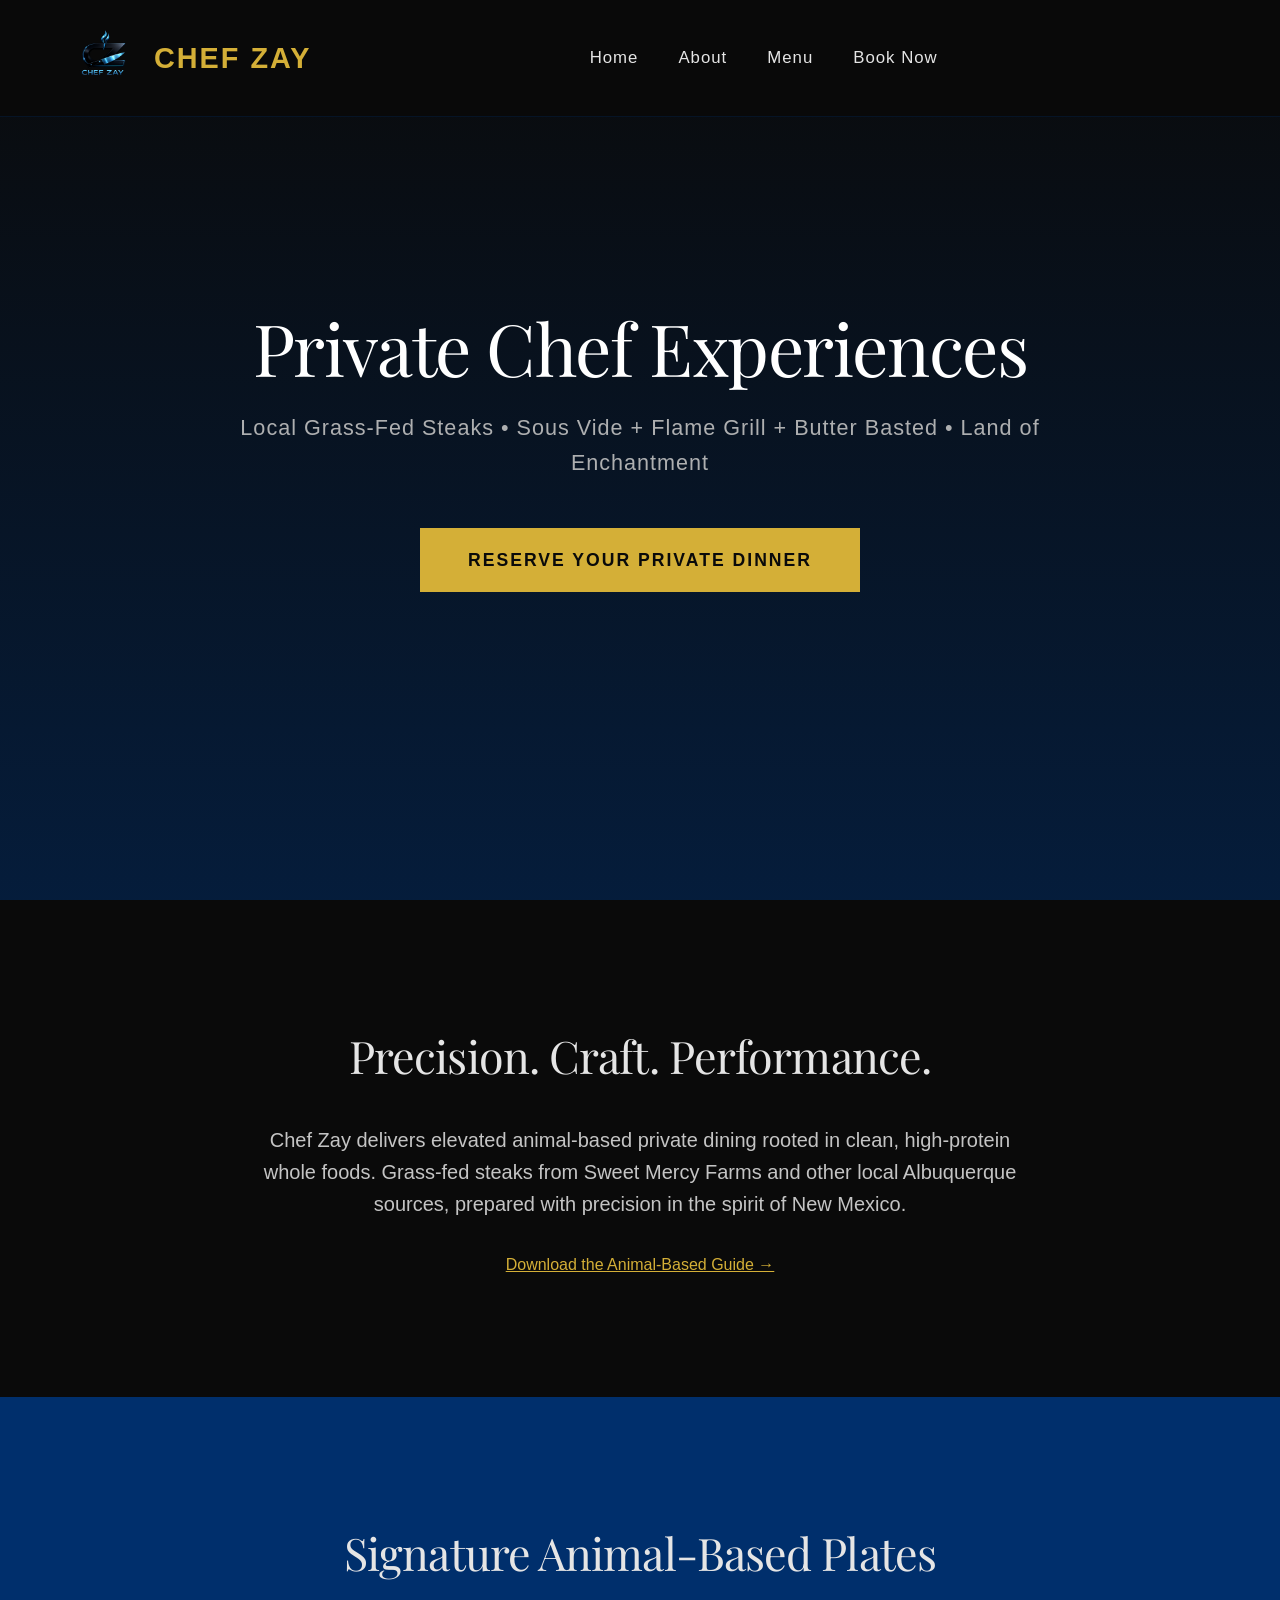
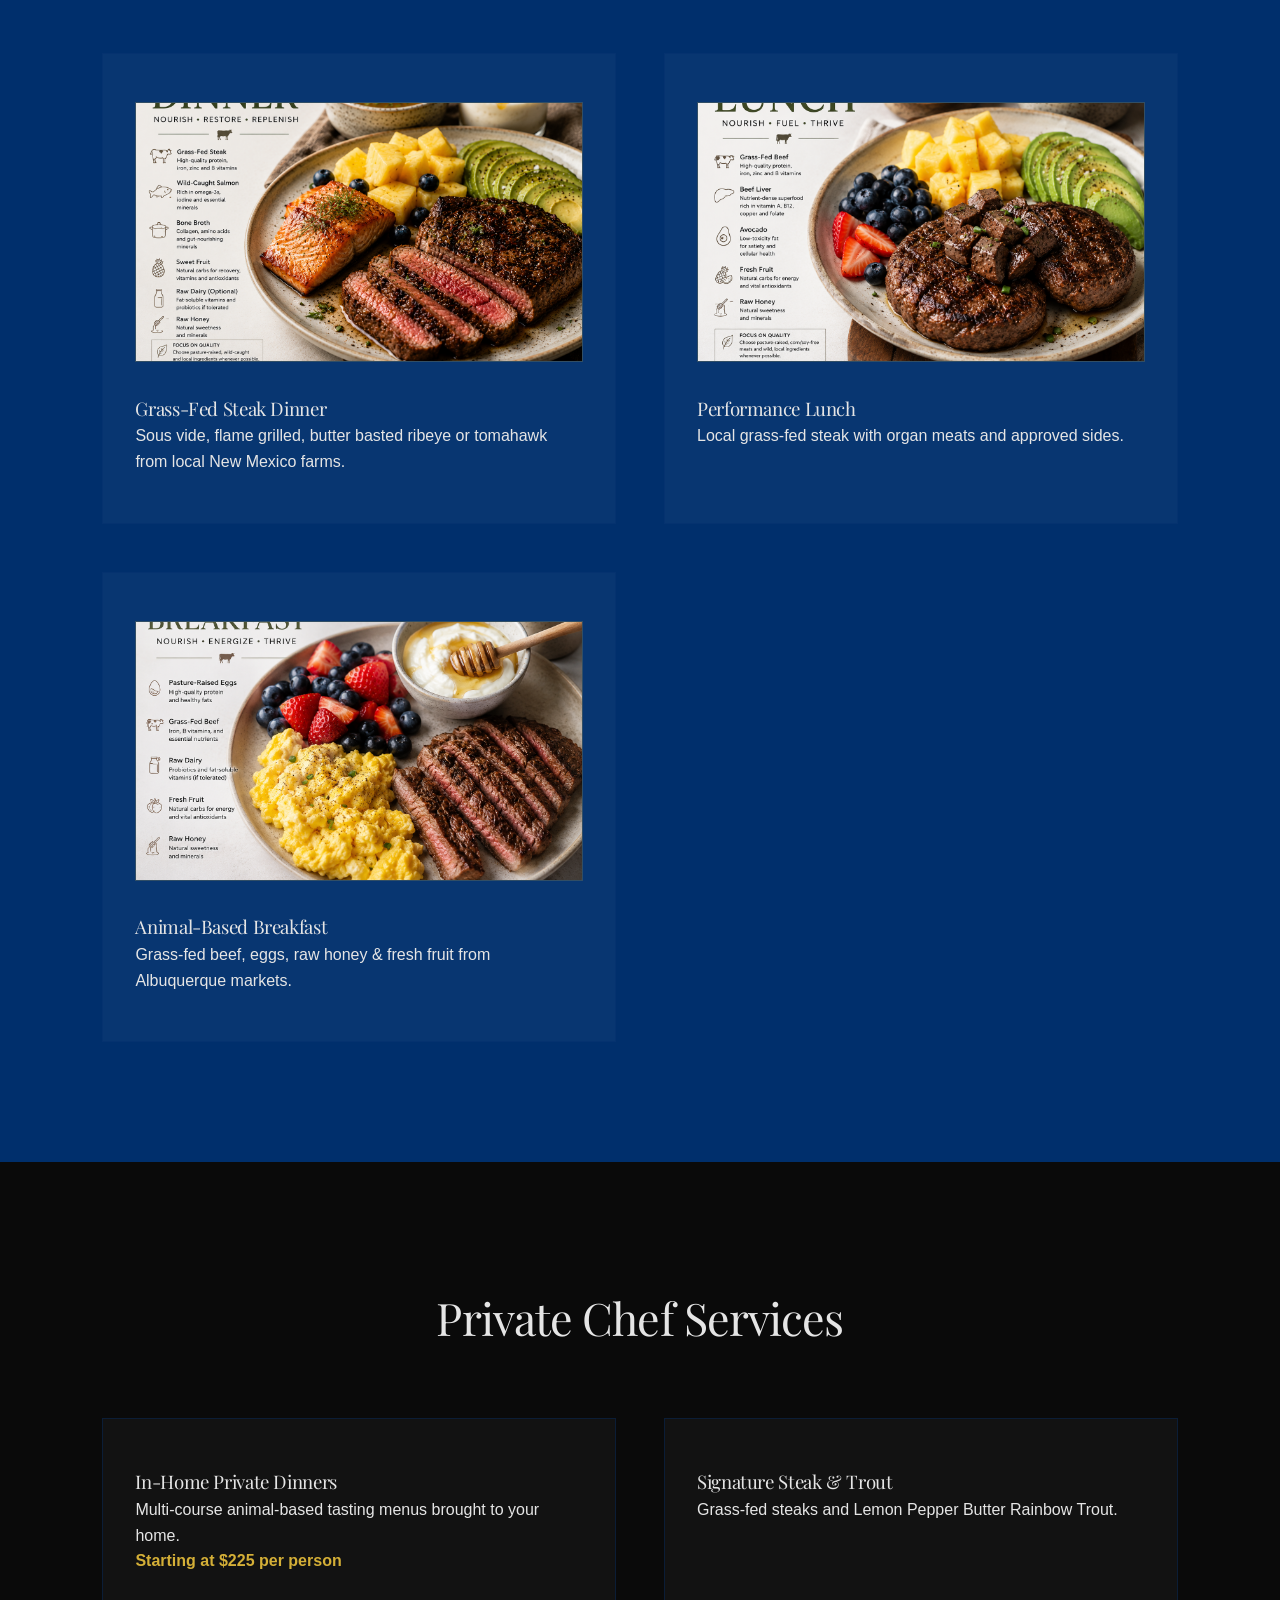
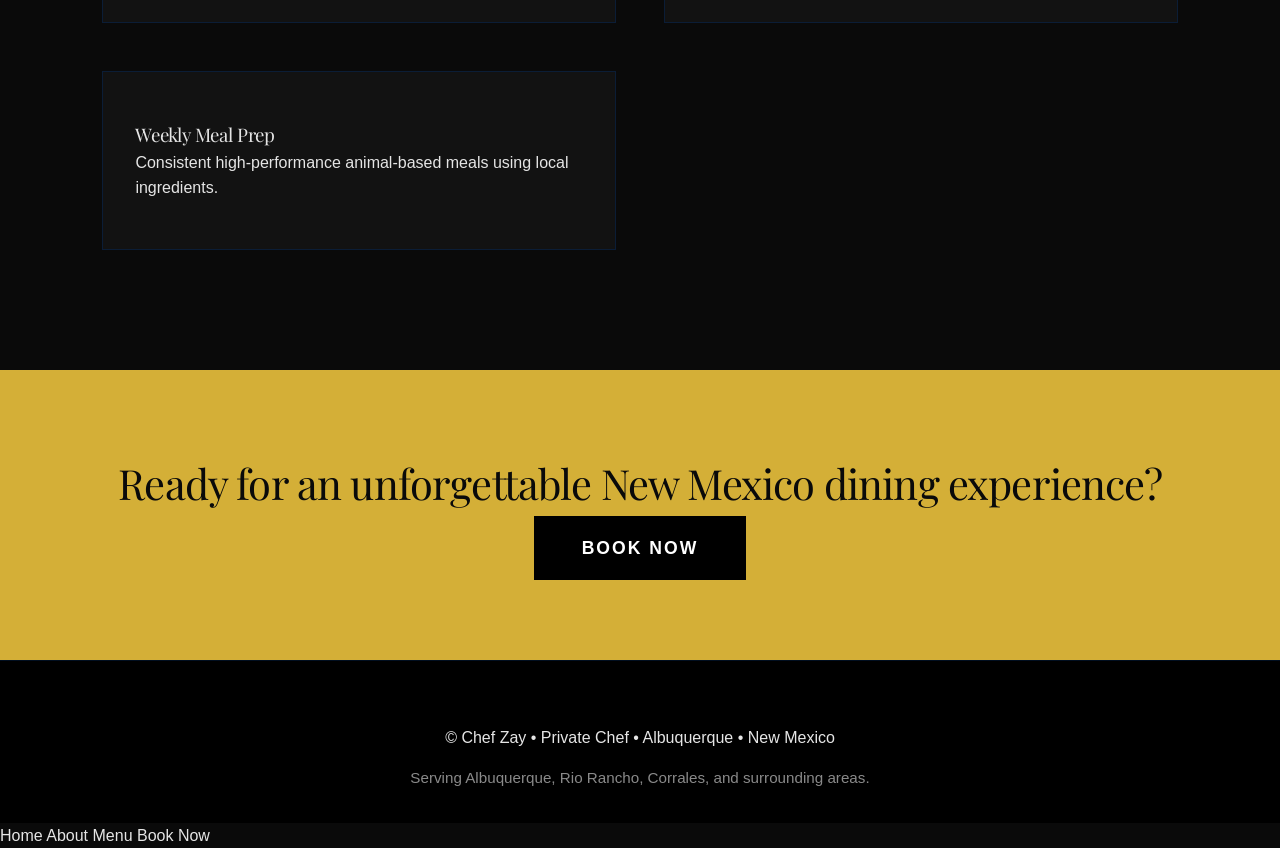
==== index.html @ 0498c658 "Update index.html" ====
<!DOCTYPE html>
<html lang="en">
<head>
    <meta charset="UTF-8">
    <meta name="viewport" content="width=device-width, initial-scale=1.0">
    <meta name="description" content="Chef Zay - Albuquerque Private Chef. Local grass-fed steaks, animal-based performance dining in New Mexico.">
    <title>Chef Zay | Private Chef Albuquerque & New Mexico</title>
    <link rel="stylesheet" href="Style.css">
    <style>
        @import url('https://fonts.googleapis.com/css2?family=Playfair+Display:wght@400;700&family=Inter:wght@400;500;600&display=swap');
    </style>
</head>
<body>

    <!-- Navbar -->
    <nav class="navbar">
        <div class="logo">
            <img src="Chefzaylogo.PNG" alt="Chef Zay Logo" style="height: 78px; width: auto;">
            CHEF ZAY
        </div>
        <div class="nav-links">
            <a href="index.html">Home</a>
            <a href="about.html">About</a>
            <a href="menu.html">Menu</a>
            <a href="booking.html">Book Now</a>
        </div>
    </nav>

    <!-- Hero - New Mexico Sandia Mountains Golden Hour -->
    <section class="hero" style="height: 100vh; background: linear-gradient(rgba(10,10,10,0.45), rgba(0,47,108,0.5)), url('https://picsum.photos/id/1015/2000/1200') center/cover no-repeat;">
        <div class="hero-content">
            <h1>Private Chef Experiences</h1>
            <p class="tagline">Local Grass-Fed Steaks • Sous Vide + Flame Grill + Butter Basted • Land of Enchantment</p>
            <a href="booking.html" class="cta-button">Reserve Your Private Dinner</a>
        </div>
    </section>

    <!-- Philosophy -->
    <section class="section">
        <div class="text-center" style="max-width: 780px; margin: 0 auto;">
            <h2>Precision. Craft. Performance.</h2>
            <p style="font-size: 1.25rem; margin-top: 2rem; opacity: 0.85;">
                Chef Zay delivers elevated animal-based private dining rooted in clean, high-protein whole foods. 
                Grass-fed steaks from Sweet Mercy Farms and other local Albuquerque sources, prepared with precision in the spirit of New Mexico.
            </p>
            <a href="Animal Base Diet Blue Print.pdf" target="_blank" style="color: var(--gold); margin-top: 2rem; display: inline-block; text-decoration: underline;">Download the Animal-Based Guide →</a>
        </div>
    </section>

    <!-- Signature Plates -->
    <section class="section section-dark">
        <div class="text-center"><h2>Signature Animal-Based Plates</h2></div>
        <div class="services-grid">
            <div class="service-card">
                <img src="Animal%20Base%20Dinner%20ex.1.PNG" alt="Animal-Based Dinner" style="width:100%; height:260px; object-fit:cover; margin-bottom:1.5rem; border:1px solid rgba(212,175,55,0.2);">
                <h3>Grass-Fed Steak Dinner</h3>
                <p>Sous vide, flame grilled, butter basted ribeye or tomahawk from local New Mexico farms.</p>
            </div>
            <div class="service-card">
                <img src="Animal%20Base%20Lunch%20ex.1.PNG" alt="Animal-Based Lunch" style="width:100%; height:260px; object-fit:cover; margin-bottom:1.5rem; border:1px solid rgba(212,175,55,0.2);">
                <h3>Performance Lunch</h3>
                <p>Local grass-fed steak with organ meats and approved sides.</p>
            </div>
            <div class="service-card">
                <img src="Animal%20Base%20Breakfast%20ex.1.PNG" alt="Animal-Based Breakfast" style="width:100%; height:260px; object-fit:cover; margin-bottom:1.5rem; border:1px solid rgba(212,175,55,0.2);">
                <h3>Animal-Based Breakfast</h3>
                <p>Grass-fed beef, eggs, raw honey & fresh fruit from Albuquerque markets.</p>
            </div>
        </div>
    </section>

    <!-- Services -->
    <section class="section">
        <div class="text-center"><h2>Private Chef Services</h2></div>
        <div class="services-grid">
            <div class="service-card">
                <h3>In-Home Private Dinners</h3>
                <p>Multi-course animal-based tasting menus brought to your home.</p>
                <strong style="color:var(--gold);">Starting at $225 per person</strong>
            </div>
            <div class="service-card">
                <h3>Signature Steak & Trout</h3>
                <p>Grass-fed steaks and Lemon Pepper Butter Rainbow Trout.</p>
            </div>
            <div class="service-card">
                <h3>Weekly Meal Prep</h3>
                <p>Consistent high-performance animal-based meals using local ingredients.</p>
            </div>
        </div>
    </section>

    <!-- CTA -->
    <section style="background:var(--gold); color:var(--vantablack); padding:5rem 8%; text-align:center;">
        <h2 style="font-size:2.6rem;">Ready for an unforgettable New Mexico dining experience?</h2>
        <a href="booking.html" class="cta-button" style="background:#000; color:white;">Book Now</a>
    </section>

    <!-- Footer -->
    <footer>
        <p style="margin-bottom: 1rem;">© Chef Zay • Private Chef • Albuquerque • New Mexico</p>
        <p style="opacity: 0.6; font-size: 0.95rem;">Serving Albuquerque, Rio Rancho, Corrales, and surrounding areas.</p>
    </footer>

    <!-- Mobile Menu Script -->
    <script>
        const hamburger = document.createElement('div');
        hamburger.className = 'hamburger';
        hamburger.innerHTML = `<span></span><span></span><span></span>`;
        document.querySelector('.navbar').appendChild(hamburger);

        const mobileMenu = document.createElement('div');
        mobileMenu.className = 'mobile-menu';
        mobileMenu.innerHTML = `
            <a href="index.html">Home</a>
            <a href="about.html">About</a>
            <a href="menu.html">Menu</a>
            <a href="booking.html">Book Now</a>
        `;
        document.body.appendChild(mobileMenu);

        hamburger.addEventListener('click', () => {
            mobileMenu.classList.toggle('active');
            const spans = hamburger.querySelectorAll('span');
            spans[0].style.transform = mobileMenu.classList.contains('active') ? 'rotate(45deg) translate(5px, 5px)' : '';
            spans[1].style.opacity = mobileMenu.classList.contains('active') ? '0' : '1';
            spans[2].style.transform = mobileMenu.classList.contains('active') ? 'rotate(-45deg) translate(7px, -6px)' : '';
        });
    </script>

</body>
</html>
---- Style.css ----
/* ChefZay - Vanta Black + Ford Blue Luxury Styles */
:root {
    --vantablack: #0a0a0a;
    --fordblue: #002F6C;
    --gold: #d4af37;
    --text: #e5e5e5;
    --light-text: #c0c0c0;
}

* {
    margin: 0;
    padding: 0;
    box-sizing: border-box;
}

body {
    font-family: 'Helvetica Neue', Arial, sans-serif;
    background-color: var(--vantablack);
    color: var(--text);
    line-height: 1.6;
    overflow-x: hidden;
}

h1, h2, h3 {
    font-family: 'Georgia', 'Playfair Display', serif;
    font-weight: 400;
    letter-spacing: -0.02em;
}

h1 {
    font-size: 4.5rem;
    line-height: 1.1;
}

h2 {
    font-size: 2.8rem;
}

a {
    color: inherit;
    text-decoration: none;
}

.navbar {
    position: fixed;
    top: 0;
    width: 100%;
    background: rgba(10, 10, 10, 0.97);
    backdrop-filter: blur(12px);
    z-index: 1000;
    padding: 1.2rem 5%;
    display: flex;
    align-items: center;
    justify-content: space-between;
    border-bottom: 1px solid rgba(0, 47, 108, 0.3);
}

.logo {
    font-size: 1.8rem;
    font-weight: 700;
    letter-spacing: 2px;
    color: var(--gold);
    display: flex;
    align-items: center;
    gap: 12px;
}

.nav-links {
    display: flex;
    gap: 2.5rem;
    font-size: 1.05rem;
    letter-spacing: 1px;
}

.nav-links a:hover {
    color: var(--gold);
}

.hero {
    height: 100vh;
    background: linear-gradient(rgba(10,10,10,0.75), rgba(10,10,10,0.85)), url('https://picsum.photos/id/1015/2000/1200') center/cover no-repeat;
    display: flex;
    align-items: center;
    justify-content: center;
    text-align: center;
    position: relative;
}

.hero-content {
    max-width: 900px;
    padding: 0 2rem;
}

.hero h1 {
    margin-bottom: 1.5rem;
    color: white;
}

.tagline {
    font-size: 1.35rem;
    margin-bottom: 3rem;
    opacity: 0.9;
    letter-spacing: 1px;
    color: var(--light-text);
}

.cta-button {
    display: inline-block;
    background: var(--gold);
    color: var(--vantablack);
    padding: 1.1rem 3rem;
    font-size: 1.1rem;
    font-weight: 600;
    letter-spacing: 2px;
    border: none;
    cursor: pointer;
    transition: all 0.4s ease;
    text-transform: uppercase;
}

.cta-button:hover {
    background: white;
    transform: scale(1.05);
}

.section {
    padding: 120px 8%;
}

.section-dark {
    background: var(--fordblue);
}

.text-center {
    text-align: center;
}

.gold-accent {
    color: var(--gold);
}

.services-grid {
    display: grid;
    grid-template-columns: repeat(auto-fit, minmax(340px, 1fr));
    gap: 3rem;
    margin-top: 4rem;
}

.service-card {
    background: rgba(255,255,255,0.03);
    padding: 3rem 2rem;
    border: 1px solid rgba(0, 47, 108, 0.4);
    transition: all 0.4s ease;
}

.service-card:hover {
    border-color: var(--gold);
    transform: translateY(-12px);
}

footer {
    background: #000;
    padding: 4rem 8% 2rem;
    text-align: center;
    border-top: 1px solid rgba(0, 47, 108, 0.3);
}

@media (max-width: 768px) {
    h1 { font-size: 3.2rem; }
    .nav-links { gap: 1.5rem; font-size: 1rem; }
}
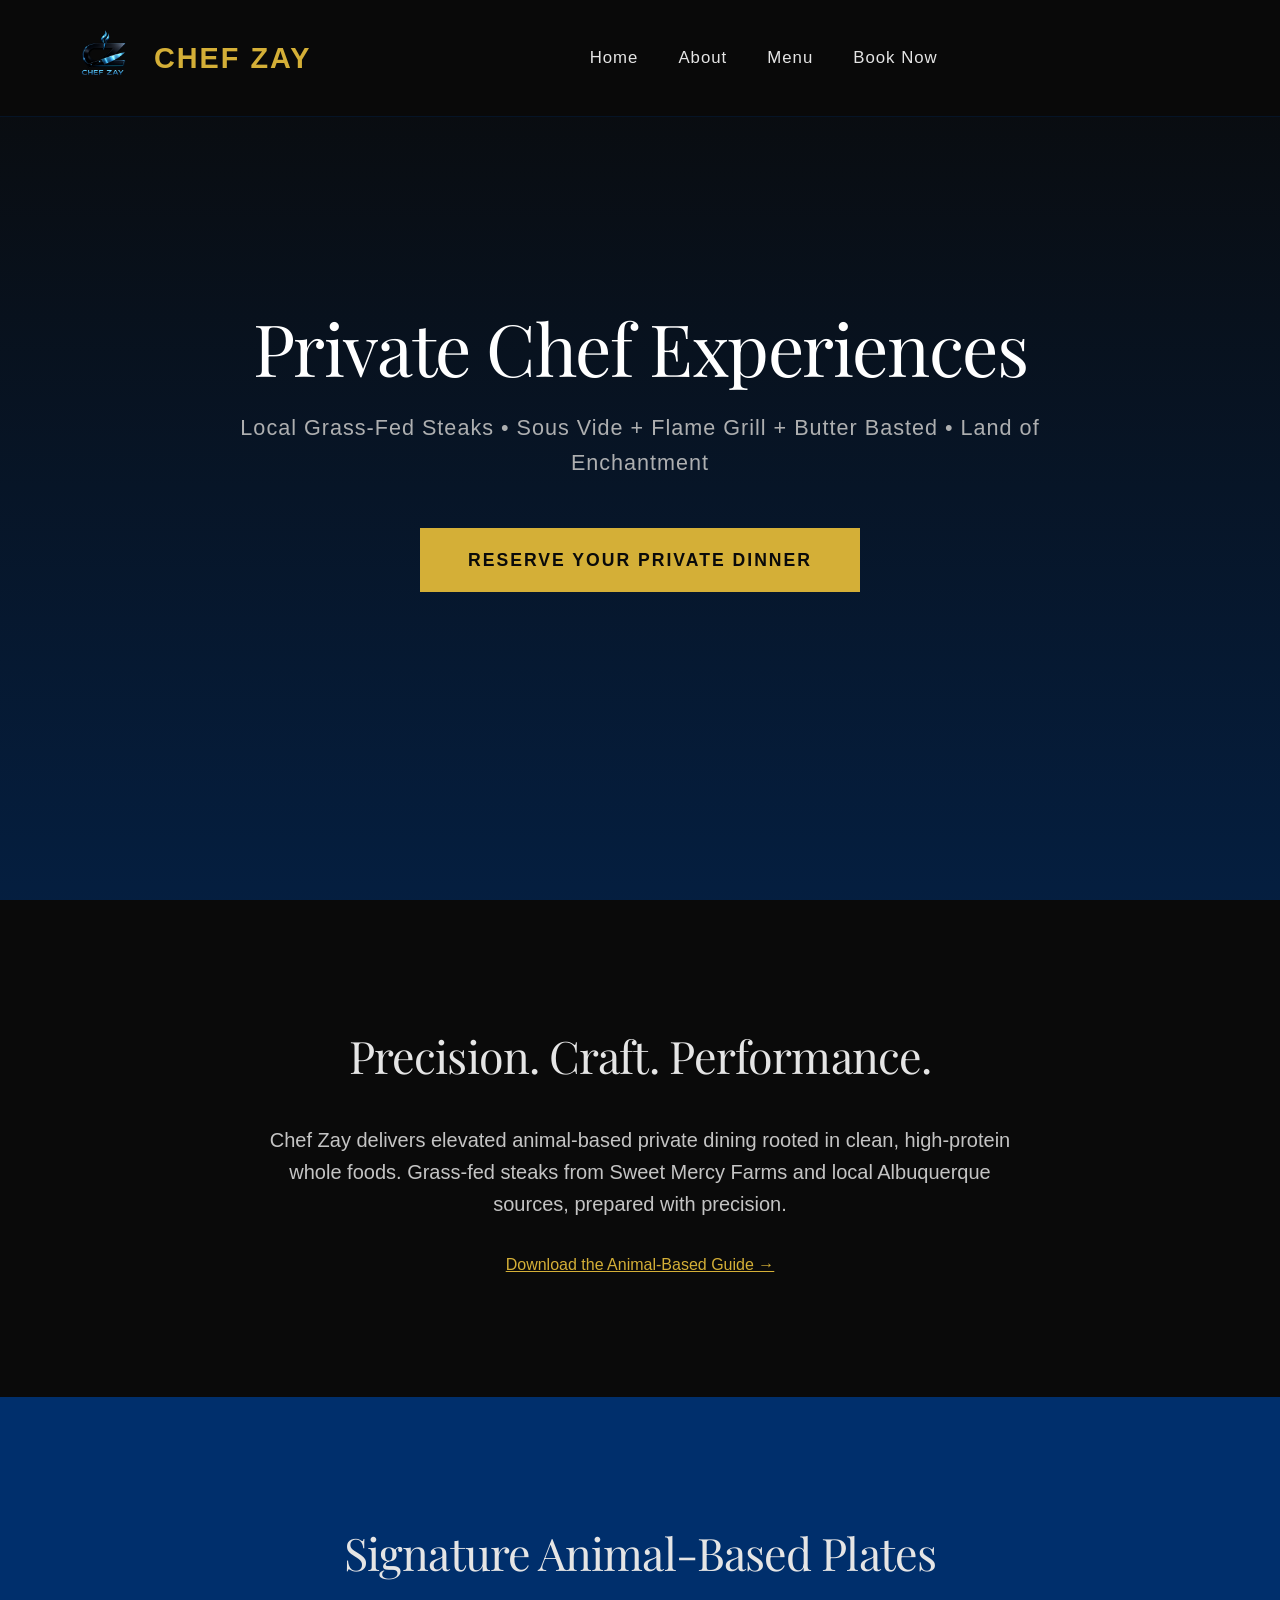
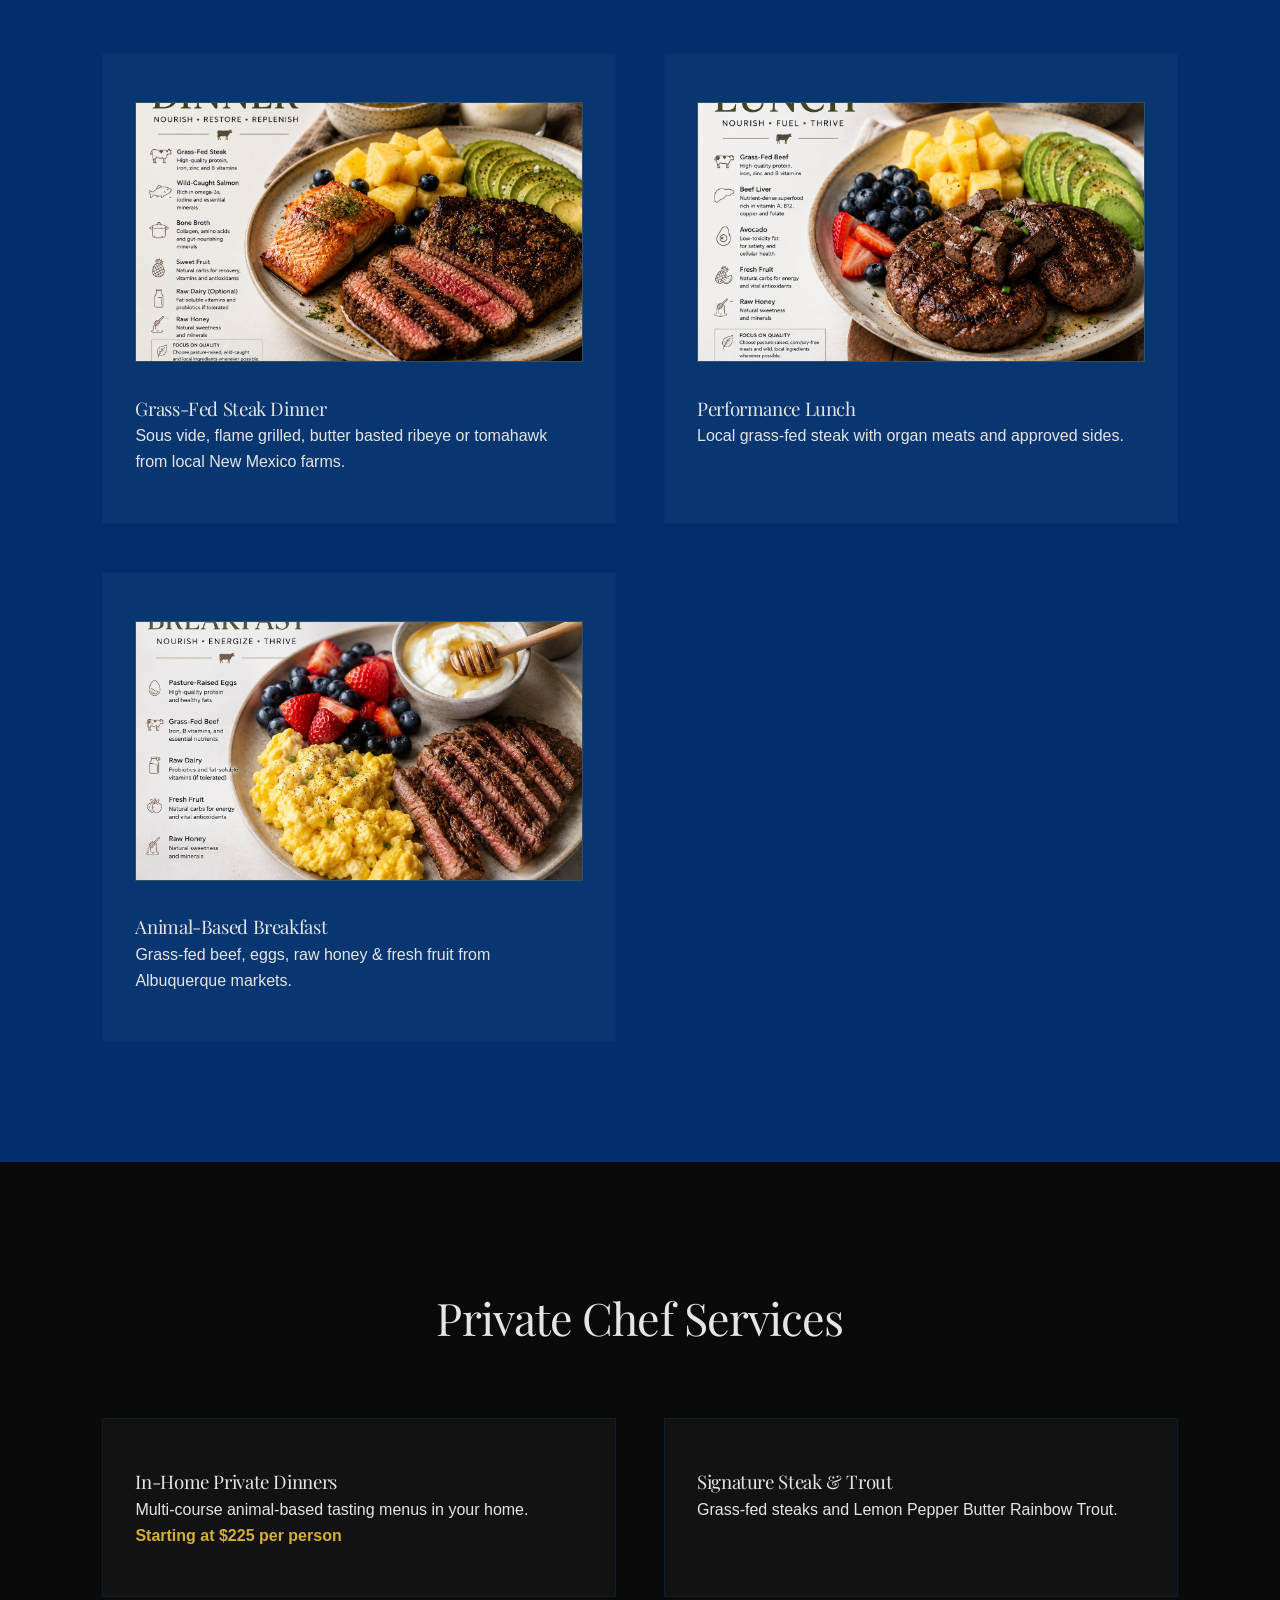
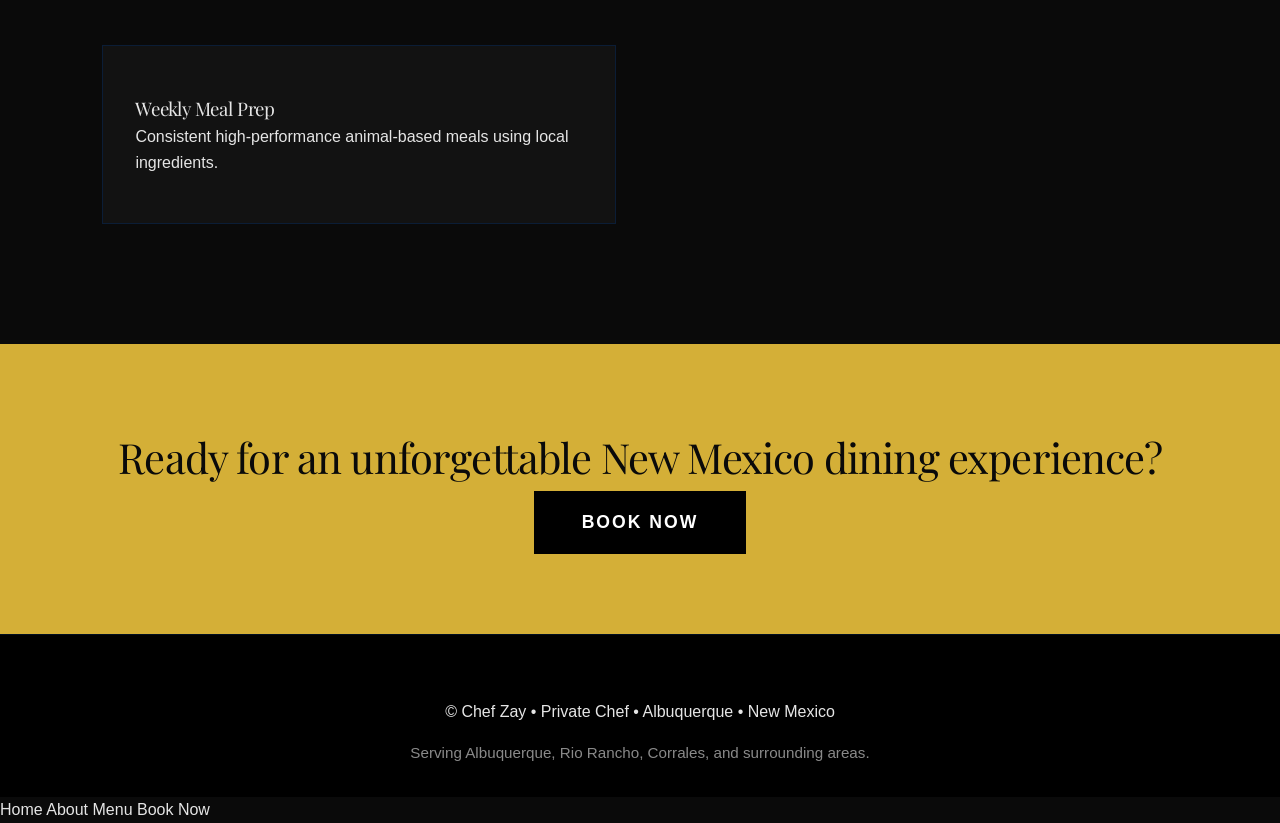
==== commit 9dd1a6e3: "Update index.html" ====
--- a/index.html
+++ b/index.html
@@ -26,8 +26,8 @@
         </div>
     </nav>
 
-    <!-- Hero - New Mexico Sandia Mountains Golden Hour -->
-    <section class="hero" style="height: 100vh; background: linear-gradient(rgba(10,10,10,0.45), rgba(0,47,108,0.5)), url('https://picsum.photos/id/1015/2000/1200') center/cover no-repeat;">
+    <!-- New Mexico Hero - Sandia Mountains / Golden Hour Feel -->
+    <section class="hero" style="height: 100vh; background: linear-gradient(rgba(10,10,10,0.45), rgba(0,47,108,0.55)), url('https://picsum.photos/id/1015/2000/1200') center/cover no-repeat;">
         <div class="hero-content">
             <h1>Private Chef Experiences</h1>
             <p class="tagline">Local Grass-Fed Steaks • Sous Vide + Flame Grill + Butter Basted • Land of Enchantment</p>
@@ -41,7 +41,7 @@
             <h2>Precision. Craft. Performance.</h2>
             <p style="font-size: 1.25rem; margin-top: 2rem; opacity: 0.85;">
                 Chef Zay delivers elevated animal-based private dining rooted in clean, high-protein whole foods. 
-                Grass-fed steaks from Sweet Mercy Farms and other local Albuquerque sources, prepared with precision in the spirit of New Mexico.
+                Grass-fed steaks from Sweet Mercy Farms and local Albuquerque sources, prepared with precision.
             </p>
             <a href="Animal Base Diet Blue Print.pdf" target="_blank" style="color: var(--gold); margin-top: 2rem; display: inline-block; text-decoration: underline;">Download the Animal-Based Guide →</a>
         </div>
@@ -75,7 +75,7 @@
         <div class="services-grid">
             <div class="service-card">
                 <h3>In-Home Private Dinners</h3>
-                <p>Multi-course animal-based tasting menus brought to your home.</p>
+                <p>Multi-course animal-based tasting menus in your home.</p>
                 <strong style="color:var(--gold);">Starting at $225 per person</strong>
             </div>
             <div class="service-card">
@@ -126,6 +126,5 @@
             spans[2].style.transform = mobileMenu.classList.contains('active') ? 'rotate(-45deg) translate(7px, -6px)' : '';
         });
     </script>
-
 </body>
 </html>
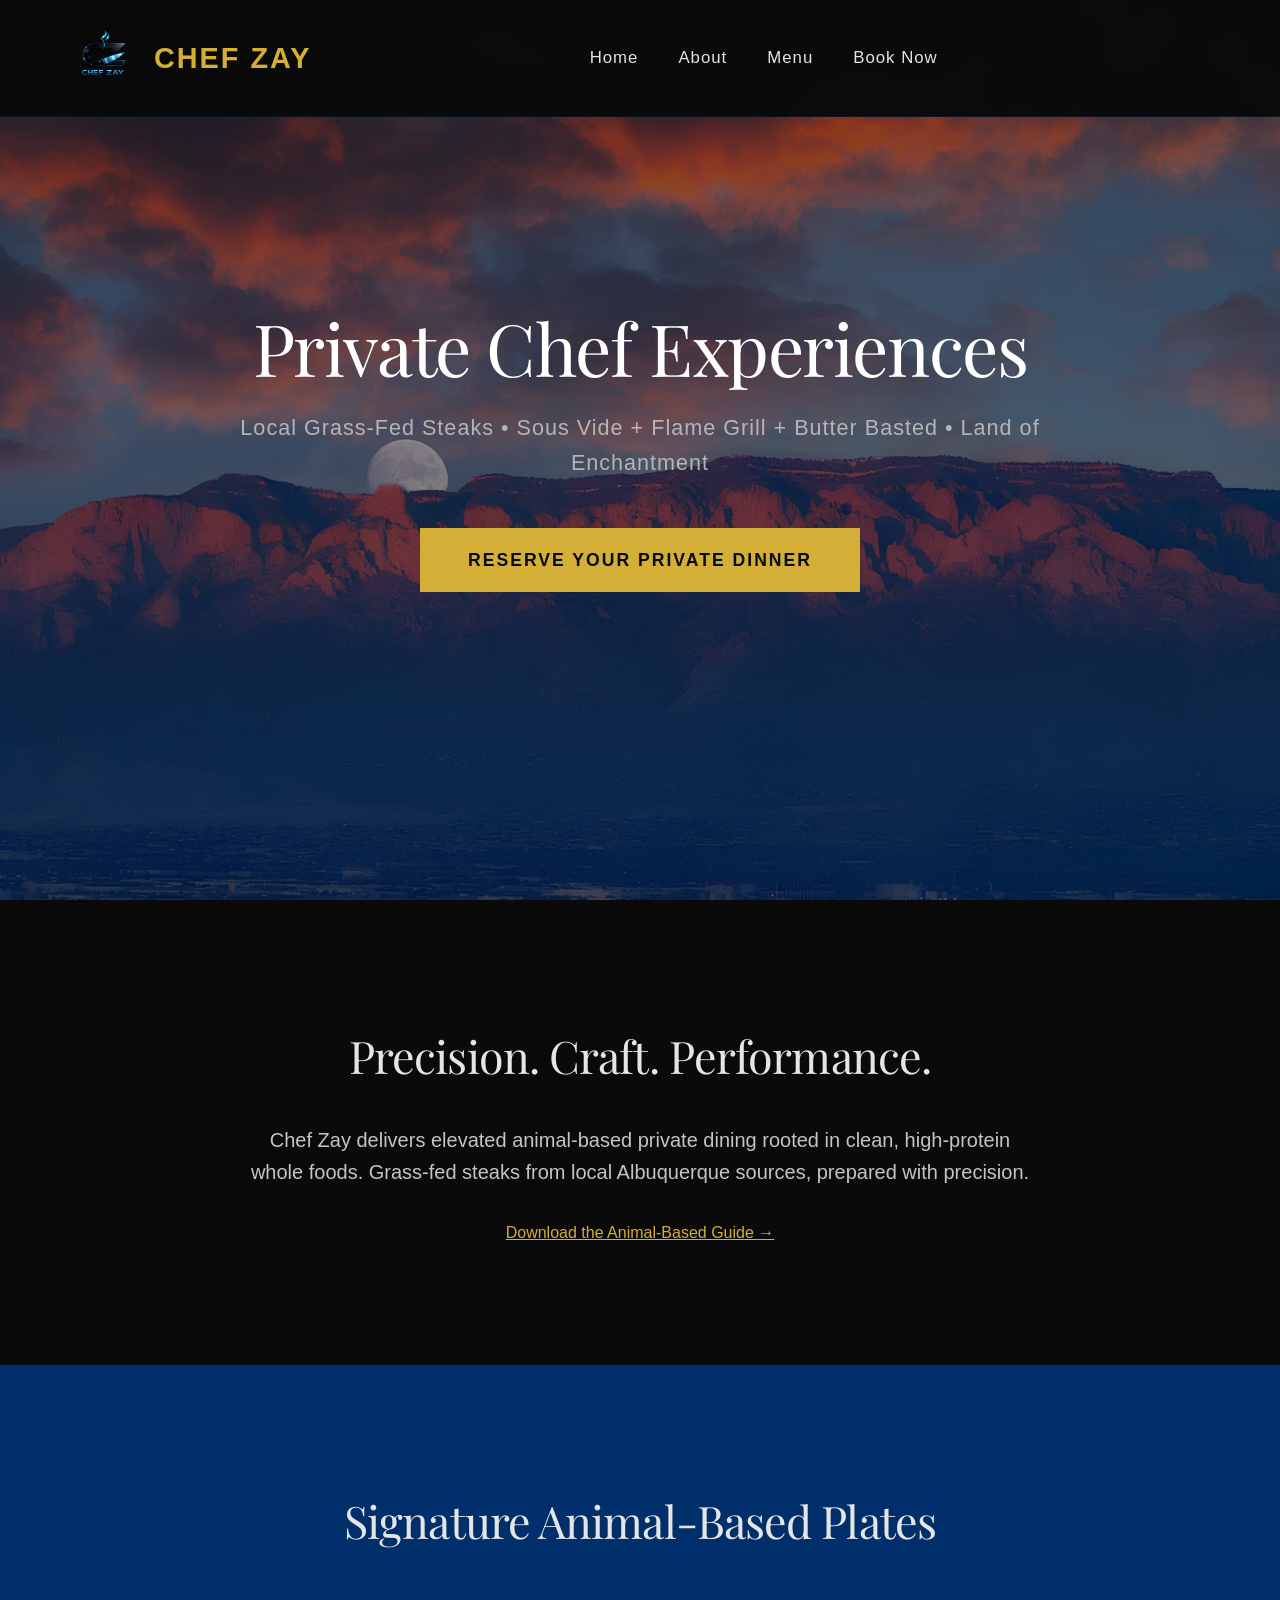
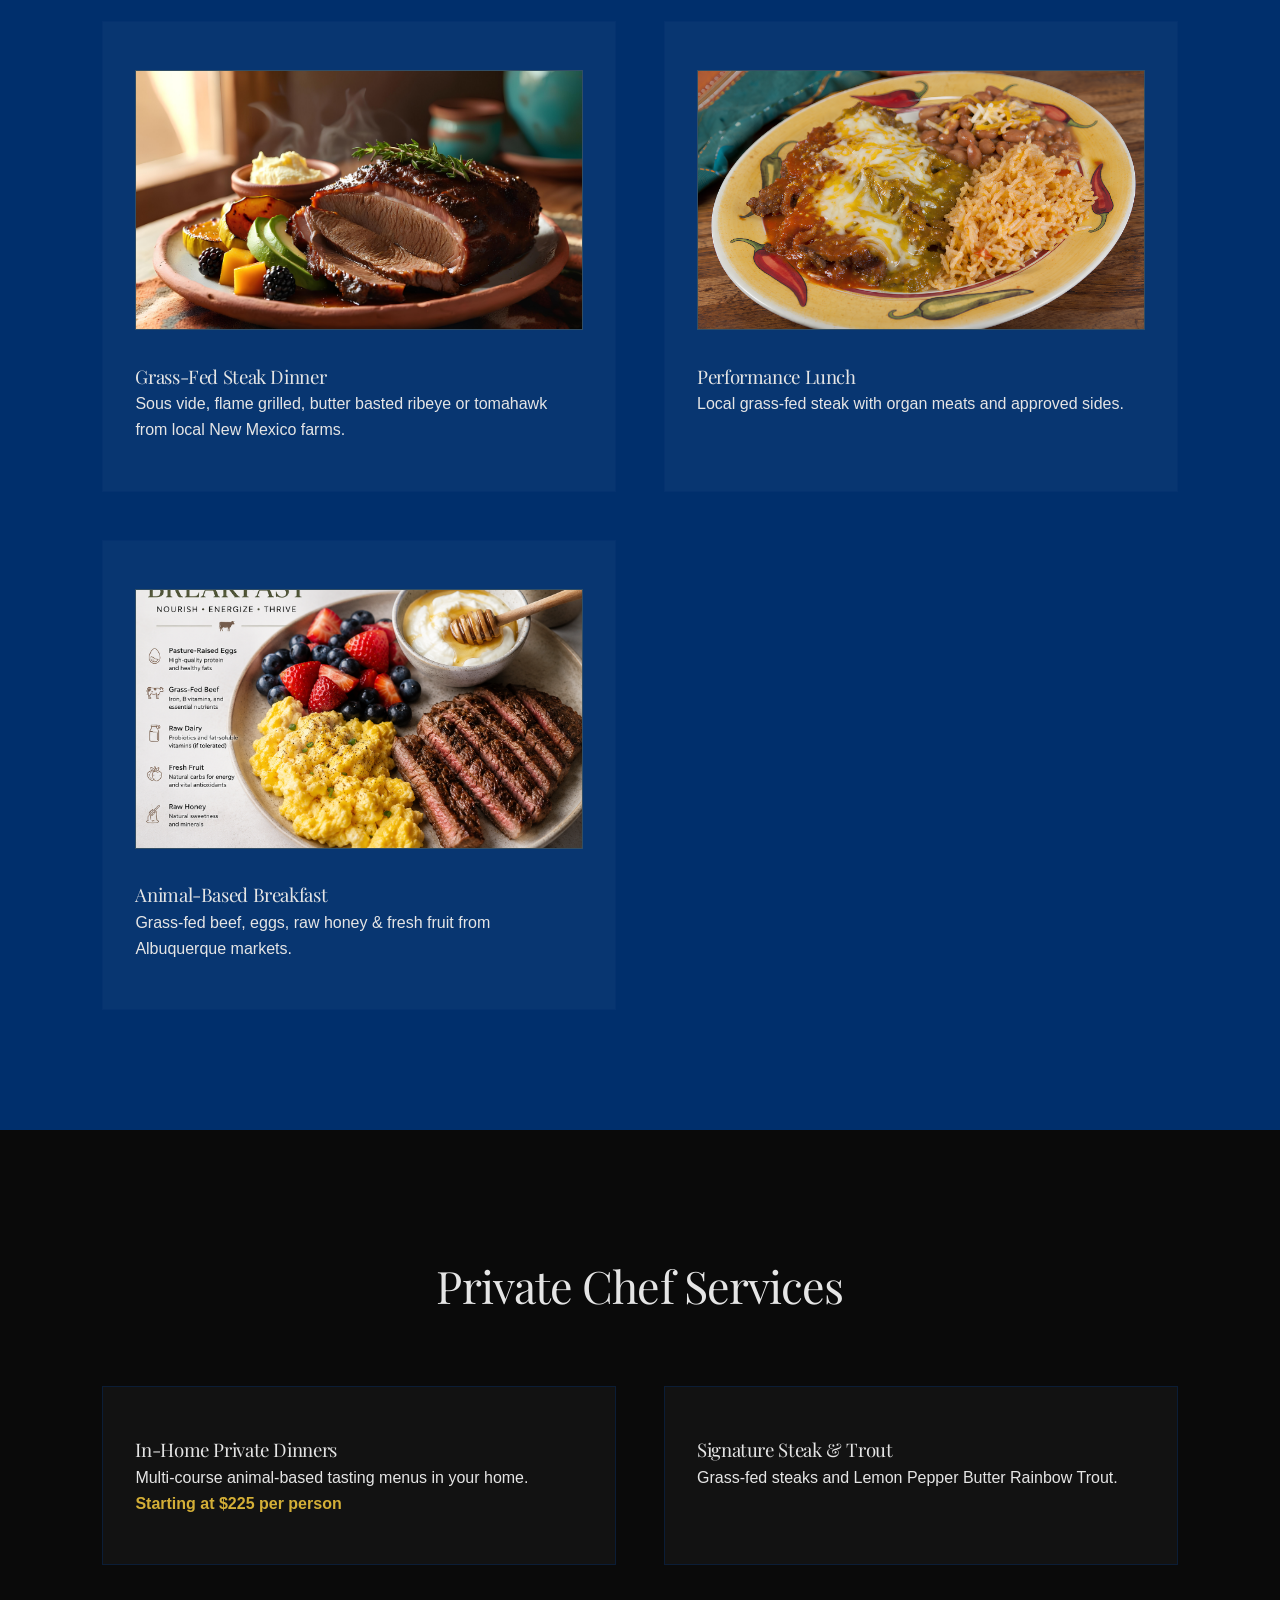
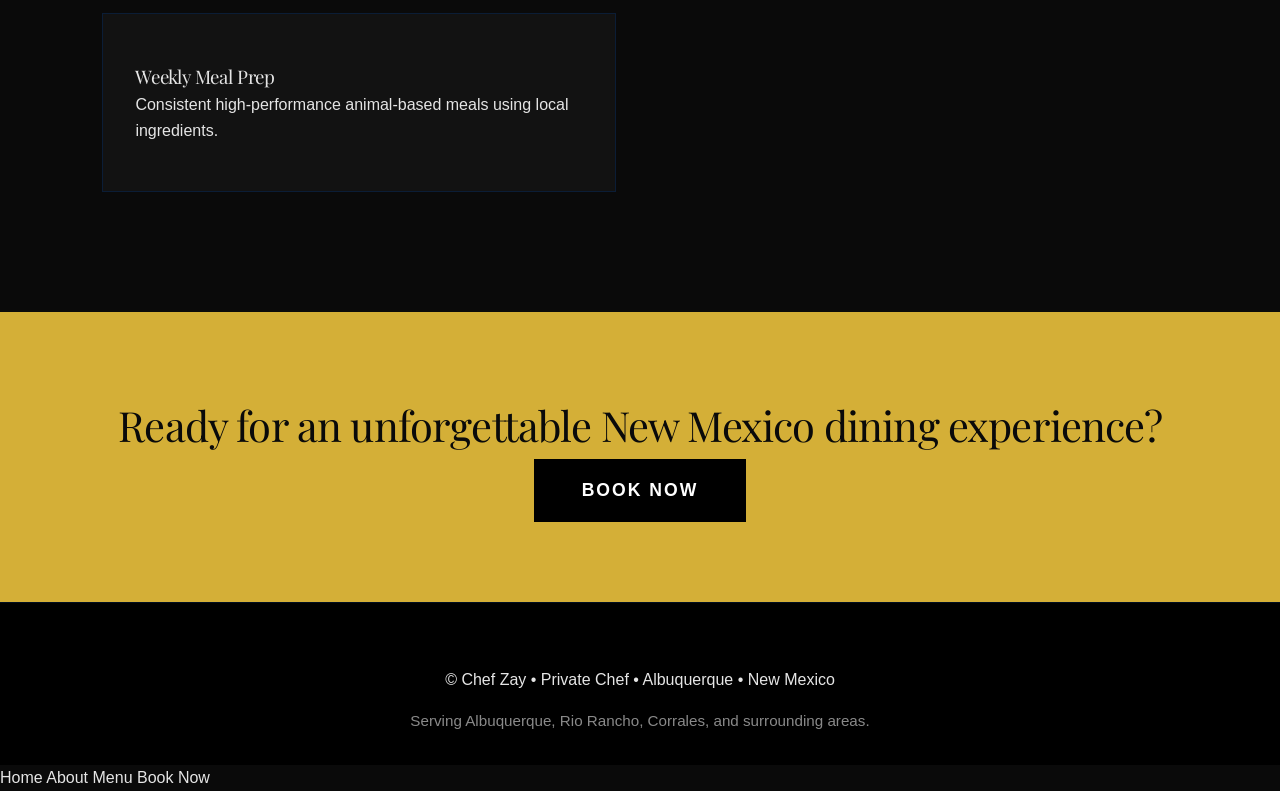
==== commit 5a9a7a8f: "Update index.html" ====
--- a/index.html
+++ b/index.html
@@ -26,8 +26,8 @@
         </div>
     </nav>
 
-    <!-- New Mexico Hero - Sandia Mountains / Golden Hour Feel -->
-    <section class="hero" style="height: 100vh; background: linear-gradient(rgba(10,10,10,0.45), rgba(0,47,108,0.55)), url('https://picsum.photos/id/1015/2000/1200') center/cover no-repeat;">
+    <!-- Hero - New Mexico Background -->
+    <section class="hero" style="height: 100vh; background: linear-gradient(rgba(10,10,10,0.45), rgba(0,47,108,0.55)), url('Cooking%20website%20background%20picture%20.png') center/cover no-repeat;">
         <div class="hero-content">
             <h1>Private Chef Experiences</h1>
             <p class="tagline">Local Grass-Fed Steaks • Sous Vide + Flame Grill + Butter Basted • Land of Enchantment</p>
@@ -41,7 +41,7 @@
             <h2>Precision. Craft. Performance.</h2>
             <p style="font-size: 1.25rem; margin-top: 2rem; opacity: 0.85;">
                 Chef Zay delivers elevated animal-based private dining rooted in clean, high-protein whole foods. 
-                Grass-fed steaks from Sweet Mercy Farms and local Albuquerque sources, prepared with precision.
+                Grass-fed steaks from local Albuquerque sources, prepared with precision.
             </p>
             <a href="Animal Base Diet Blue Print.pdf" target="_blank" style="color: var(--gold); margin-top: 2rem; display: inline-block; text-decoration: underline;">Download the Animal-Based Guide →</a>
         </div>
@@ -52,17 +52,17 @@
         <div class="text-center"><h2>Signature Animal-Based Plates</h2></div>
         <div class="services-grid">
             <div class="service-card">
-                <img src="Animal%20Base%20Dinner%20ex.1.PNG" alt="Animal-Based Dinner" style="width:100%; height:260px; object-fit:cover; margin-bottom:1.5rem; border:1px solid rgba(212,175,55,0.2);">
+                <img src="Animal%20base%20New%20Mexico%20dinner.JPG" alt="Dinner" style="width:100%; height:260px; object-fit:cover; margin-bottom:1.5rem; border:1px solid rgba(212,175,55,0.2);">
                 <h3>Grass-Fed Steak Dinner</h3>
                 <p>Sous vide, flame grilled, butter basted ribeye or tomahawk from local New Mexico farms.</p>
             </div>
             <div class="service-card">
-                <img src="Animal%20Base%20Lunch%20ex.1.PNG" alt="Animal-Based Lunch" style="width:100%; height:260px; object-fit:cover; margin-bottom:1.5rem; border:1px solid rgba(212,175,55,0.2);">
+                <img src="New%20Mexico%20dinner%20ex1.PNG" alt="Lunch" style="width:100%; height:260px; object-fit:cover; margin-bottom:1.5rem; border:1px solid rgba(212,175,55,0.2);">
                 <h3>Performance Lunch</h3>
                 <p>Local grass-fed steak with organ meats and approved sides.</p>
             </div>
             <div class="service-card">
-                <img src="Animal%20Base%20Breakfast%20ex.1.PNG" alt="Animal-Based Breakfast" style="width:100%; height:260px; object-fit:cover; margin-bottom:1.5rem; border:1px solid rgba(212,175,55,0.2);">
+                <img src="Animal%20Base%20Breakfast%20ex.1.PNG" alt="Breakfast" style="width:100%; height:260px; object-fit:cover; margin-bottom:1.5rem; border:1px solid rgba(212,175,55,0.2);">
                 <h3>Animal-Based Breakfast</h3>
                 <p>Grass-fed beef, eggs, raw honey & fresh fruit from Albuquerque markets.</p>
             </div>
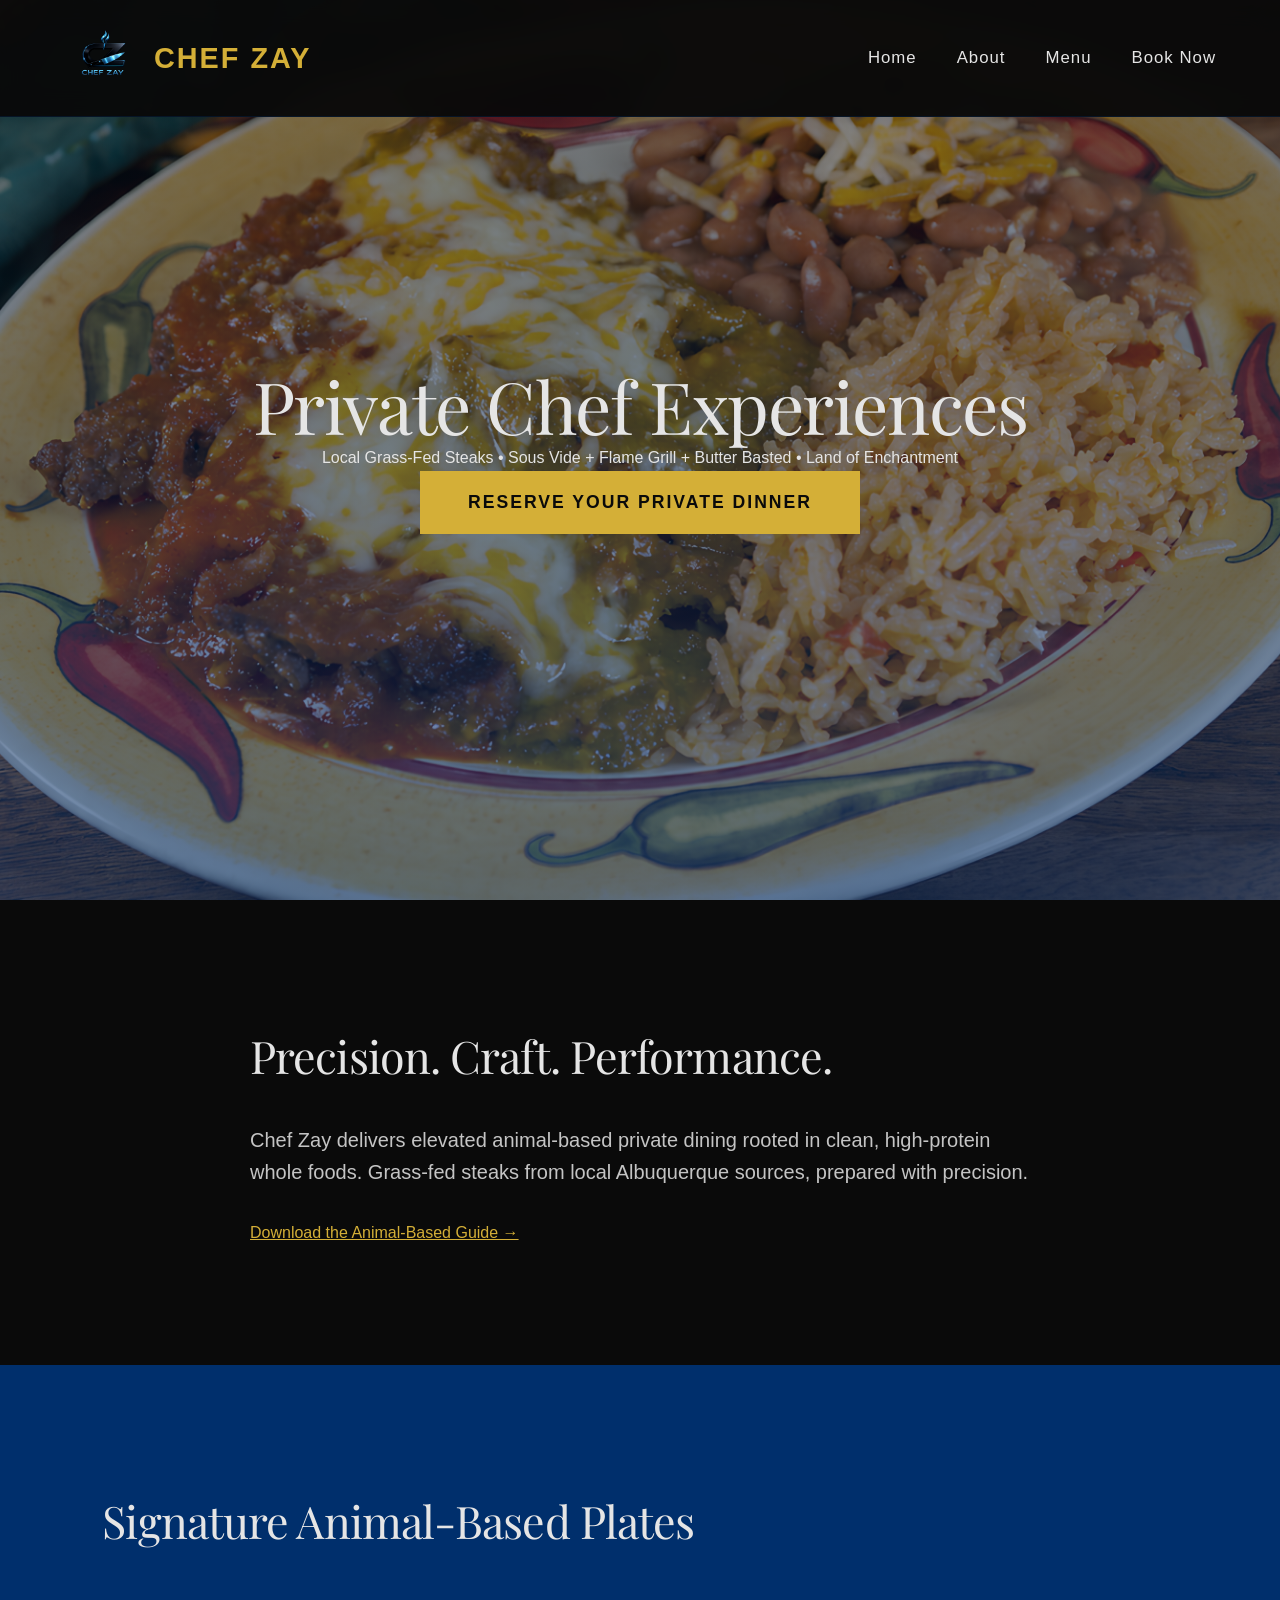
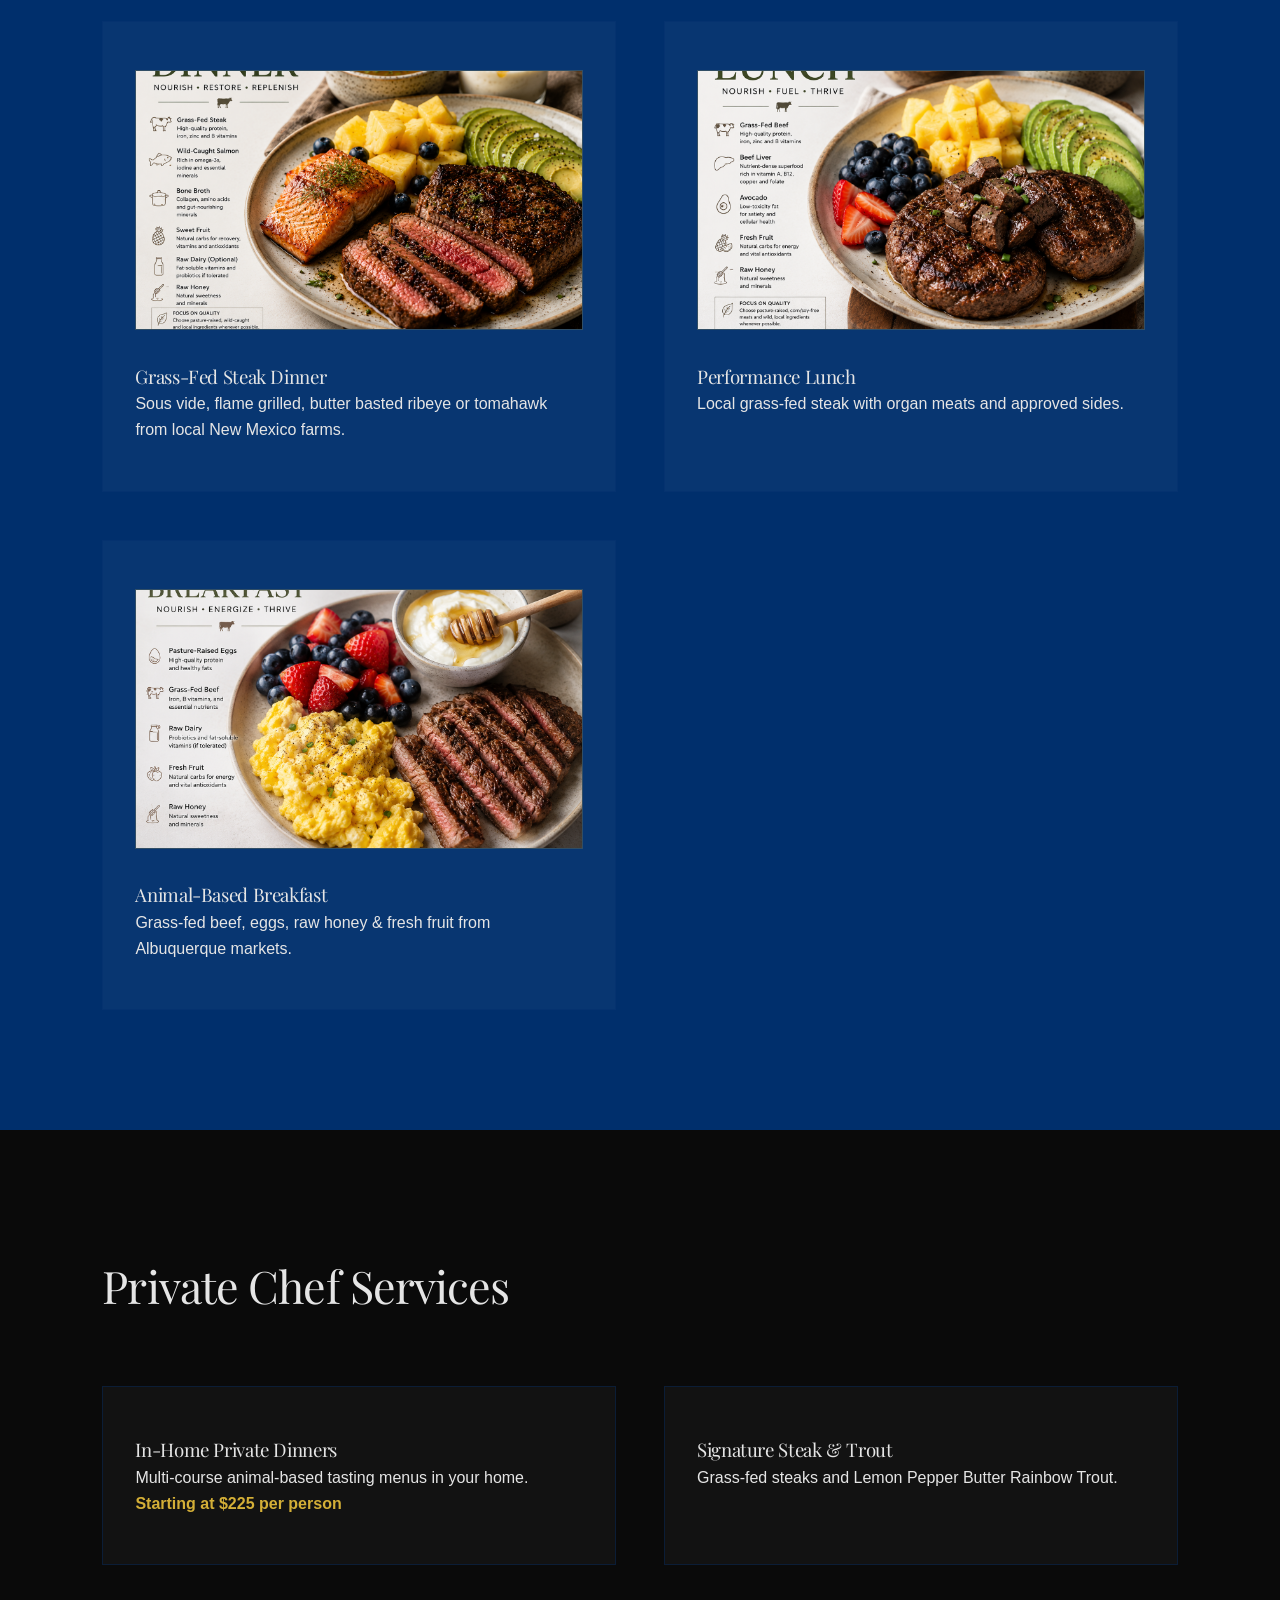
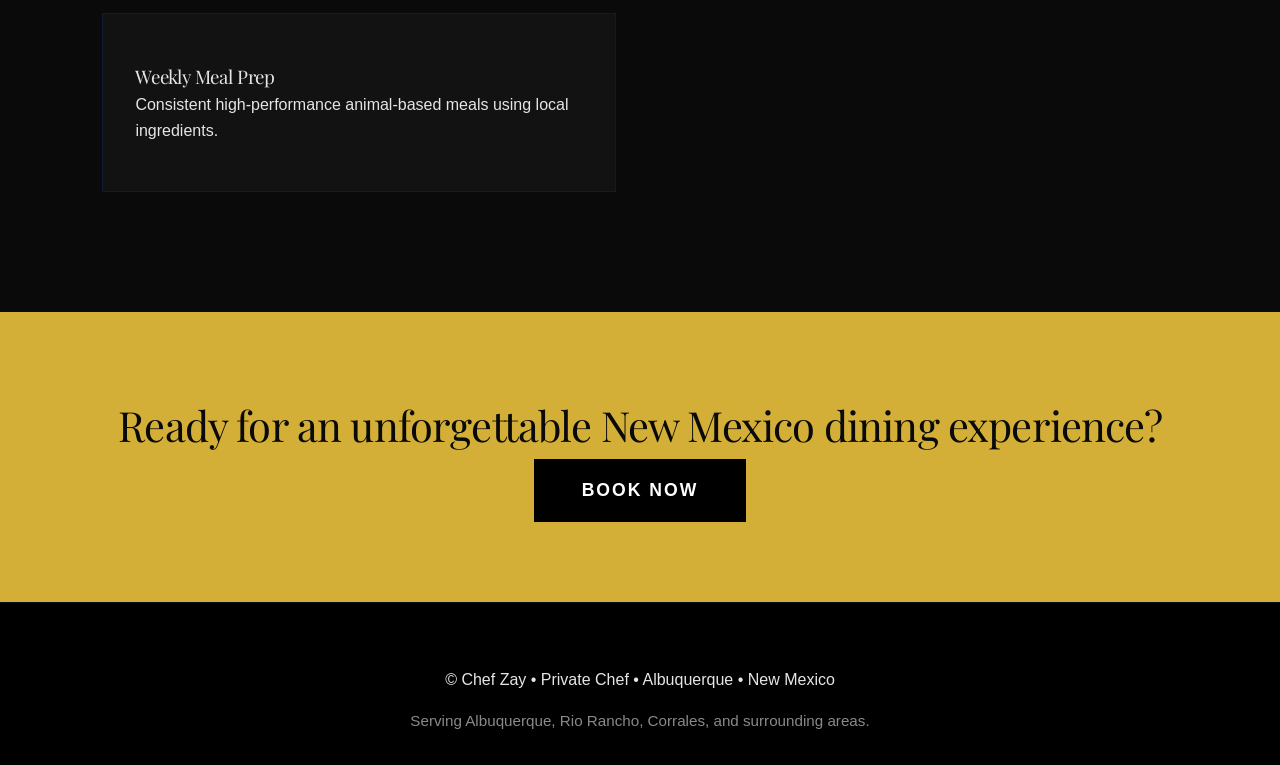
==== commit bf75730c: "Update index.html" ====
--- a/index.html
+++ b/index.html
@@ -26,8 +26,8 @@
         </div>
     </nav>
 
-    <!-- Hero - New Mexico Background -->
-    <section class="hero" style="height: 100vh; background: linear-gradient(rgba(10,10,10,0.45), rgba(0,47,108,0.55)), url('Cooking%20website%20background%20picture%20.png') center/cover no-repeat;">
+    <!-- Hero - New Mexico Dinner Background -->
+    <section class="hero" style="height: 100vh; background: linear-gradient(rgba(10,10,10,0.45), rgba(0,47,108,0.55)), url('New%20Mexico%20dinner%20ex1.PNG') center/cover no-repeat;">
         <div class="hero-content">
             <h1>Private Chef Experiences</h1>
             <p class="tagline">Local Grass-Fed Steaks • Sous Vide + Flame Grill + Butter Basted • Land of Enchantment</p>
@@ -52,12 +52,12 @@
         <div class="text-center"><h2>Signature Animal-Based Plates</h2></div>
         <div class="services-grid">
             <div class="service-card">
-                <img src="Animal%20base%20New%20Mexico%20dinner.JPG" alt="Dinner" style="width:100%; height:260px; object-fit:cover; margin-bottom:1.5rem; border:1px solid rgba(212,175,55,0.2);">
+                <img src="Animal%20Base%20Dinner%20ex.1.PNG" alt="Dinner" style="width:100%; height:260px; object-fit:cover; margin-bottom:1.5rem; border:1px solid rgba(212,175,55,0.2);">
                 <h3>Grass-Fed Steak Dinner</h3>
                 <p>Sous vide, flame grilled, butter basted ribeye or tomahawk from local New Mexico farms.</p>
             </div>
             <div class="service-card">
-                <img src="New%20Mexico%20dinner%20ex1.PNG" alt="Lunch" style="width:100%; height:260px; object-fit:cover; margin-bottom:1.5rem; border:1px solid rgba(212,175,55,0.2);">
+                <img src="Animal%20Base%20Lunch%20ex.1.PNG" alt="Lunch" style="width:100%; height:260px; object-fit:cover; margin-bottom:1.5rem; border:1px solid rgba(212,175,55,0.2);">
                 <h3>Performance Lunch</h3>
                 <p>Local grass-fed steak with organ meats and approved sides.</p>
             </div>
@@ -127,4 +127,4 @@
         });
     </script>
 </body>
-</html>+</html>
--- a/Style.css
+++ b/Style.css
@@ -27,19 +27,10 @@
     letter-spacing: -0.02em;
 }
 
-h1 {
-    font-size: 4.5rem;
-    line-height: 1.1;
-}
+h1 { font-size: 4.5rem; line-height: 1.1; }
+h2 { font-size: 2.8rem; }
 
-h2 {
-    font-size: 2.8rem;
-}
-
-a {
-    color: inherit;
-    text-decoration: none;
-}
+a { color: inherit; text-decoration: none; }
 
 .navbar {
     position: fixed;
@@ -72,13 +63,41 @@
     letter-spacing: 1px;
 }
 
-.nav-links a:hover {
-    color: var(--gold);
+.nav-links a:hover { color: var(--gold); }
+
+/* Mobile Hamburger */
+.hamburger {
+    display: none;
+    flex-direction: column;
+    gap: 5px;
+    cursor: pointer;
+}
+.hamburger span {
+    width: 28px;
+    height: 3px;
+    background: var(--gold);
+    transition: all 0.3s;
+}
+
+.mobile-menu {
+    display: none;
+    position: fixed;
+    top: 70px;
+    left: 0;
+    width: 100%;
+    background: var(--vantablack);
+    padding: 2rem 5%;
+    flex-direction: column;
+    gap: 2rem;
+    font-size: 1.3rem;
+    z-index: 999;
+    border-top: 1px solid rgba(0, 47, 108, 0.3);
 }
 
 .hero {
     height: 100vh;
-    background: linear-gradient(rgba(10,10,10,0.75), rgba(10,10,10,0.85)), url('https://picsum.photos/id/1015/2000/1200') center/cover no-repeat;
+    background-size: cover;
+    background-position: center;
     display: flex;
     align-items: center;
     justify-content: center;
@@ -89,19 +108,28 @@
 .hero-content {
     max-width: 900px;
     padding: 0 2rem;
+    z-index: 2;
 }
 
-.hero h1 {
-    margin-bottom: 1.5rem;
-    color: white;
+.section { padding: 120px 8%; }
+.section-dark { background: var(--fordblue); }
+
+.services-grid, .menu-grid {
+    display: grid;
+    grid-template-columns: repeat(auto-fit, minmax(340px, 1fr));
+    gap: 3rem;
+    margin-top: 4rem;
 }
 
-.tagline {
-    font-size: 1.35rem;
-    margin-bottom: 3rem;
-    opacity: 0.9;
-    letter-spacing: 1px;
-    color: var(--light-text);
+.service-card, .menu-item {
+    background: rgba(255,255,255,0.03);
+    padding: 3rem 2rem;
+    border: 1px solid rgba(0, 47, 108, 0.4);
+    transition: all 0.4s ease;
+}
+.service-card:hover, .menu-item:hover {
+    border-color: var(--gold);
+    transform: translateY(-12px);
 }
 
 .cta-button {
@@ -117,46 +145,7 @@
     transition: all 0.4s ease;
     text-transform: uppercase;
 }
-
-.cta-button:hover {
-    background: white;
-    transform: scale(1.05);
-}
-
-.section {
-    padding: 120px 8%;
-}
-
-.section-dark {
-    background: var(--fordblue);
-}
-
-.text-center {
-    text-align: center;
-}
-
-.gold-accent {
-    color: var(--gold);
-}
-
-.services-grid {
-    display: grid;
-    grid-template-columns: repeat(auto-fit, minmax(340px, 1fr));
-    gap: 3rem;
-    margin-top: 4rem;
-}
-
-.service-card {
-    background: rgba(255,255,255,0.03);
-    padding: 3rem 2rem;
-    border: 1px solid rgba(0, 47, 108, 0.4);
-    transition: all 0.4s ease;
-}
-
-.service-card:hover {
-    border-color: var(--gold);
-    transform: translateY(-12px);
-}
+.cta-button:hover { background: white; transform: scale(1.05); }
 
 footer {
     background: #000;
@@ -165,7 +154,13 @@
     border-top: 1px solid rgba(0, 47, 108, 0.3);
 }
 
+/* Mobile Responsiveness */
 @media (max-width: 768px) {
     h1 { font-size: 3.2rem; }
-    .nav-links { gap: 1.5rem; font-size: 1rem; }
+    h2 { font-size: 2.2rem; }
+    .nav-links { display: none; }
+    .hamburger { display: flex; }
+    .section { padding: 80px 5%; }
+    .services-grid, .menu-grid { grid-template-columns: 1fr; }
+    .booking-form { padding: 2rem; margin: 2rem 5%; }
 }
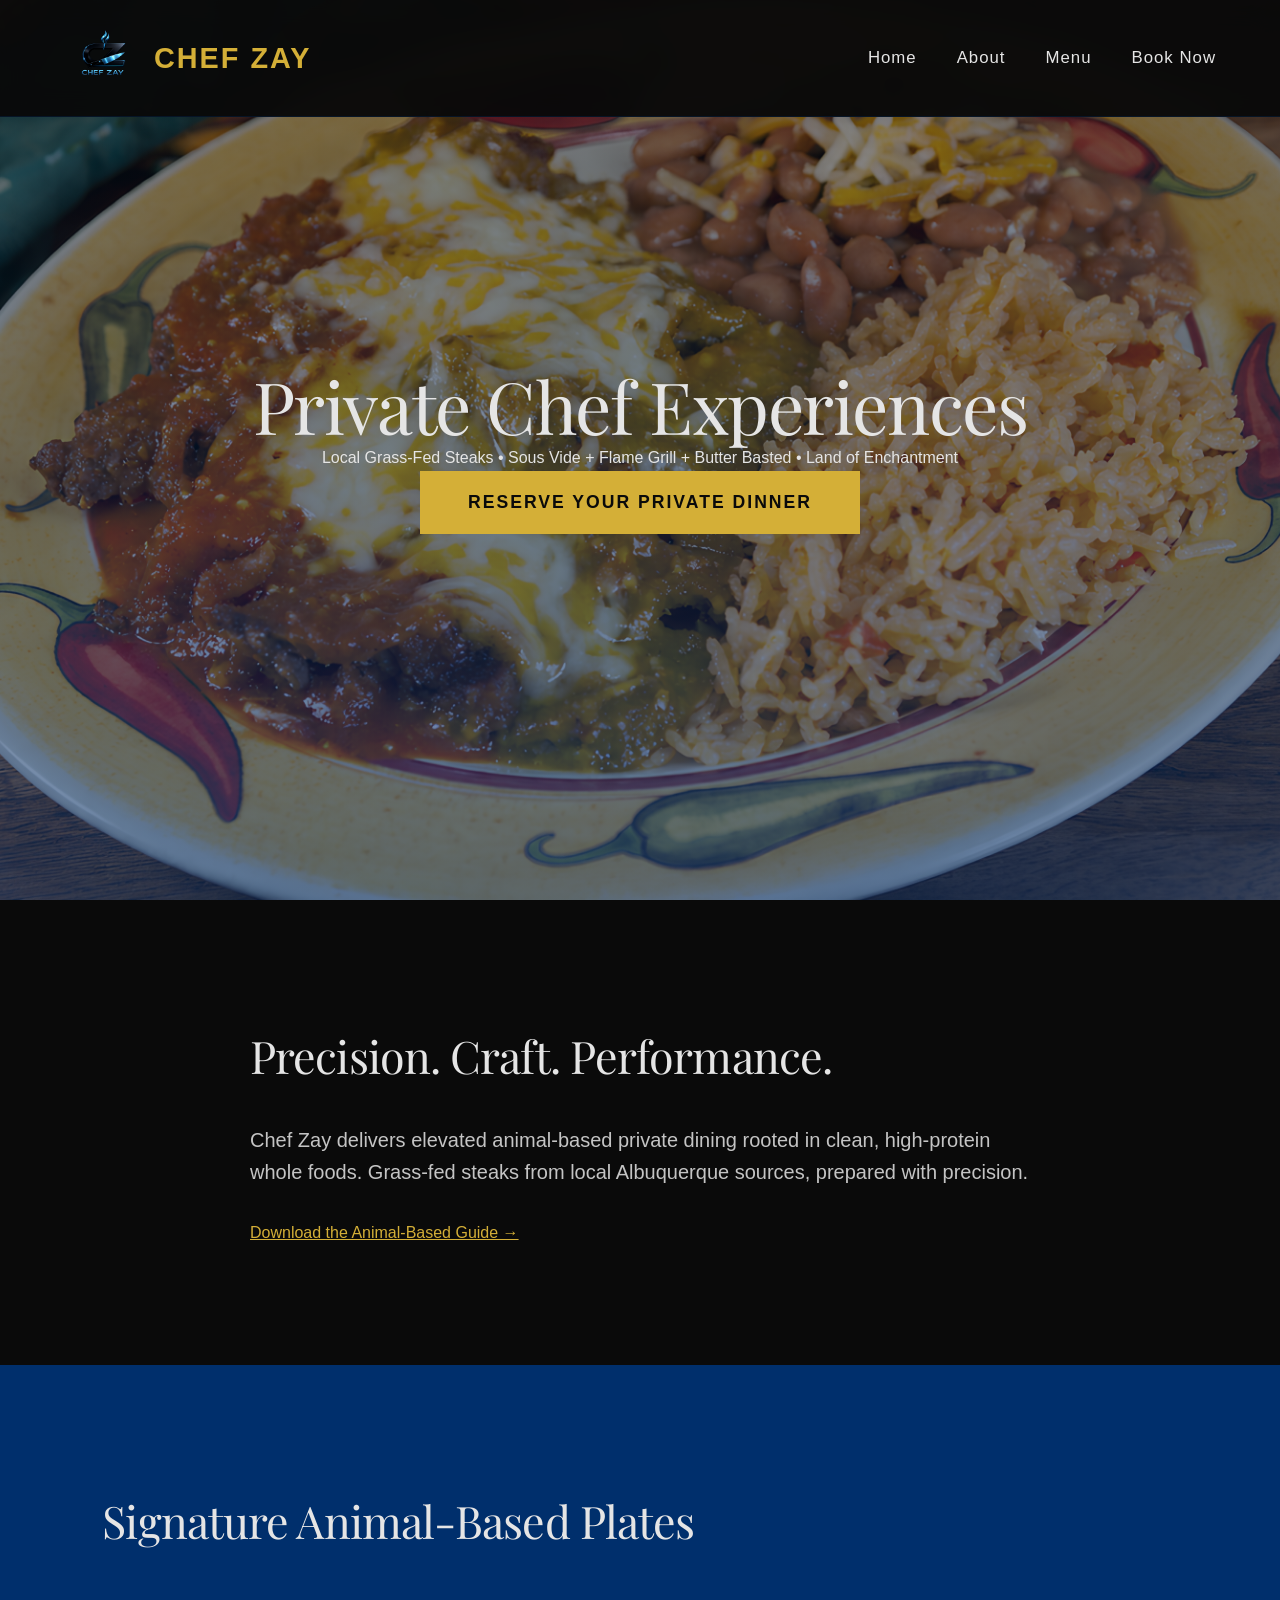
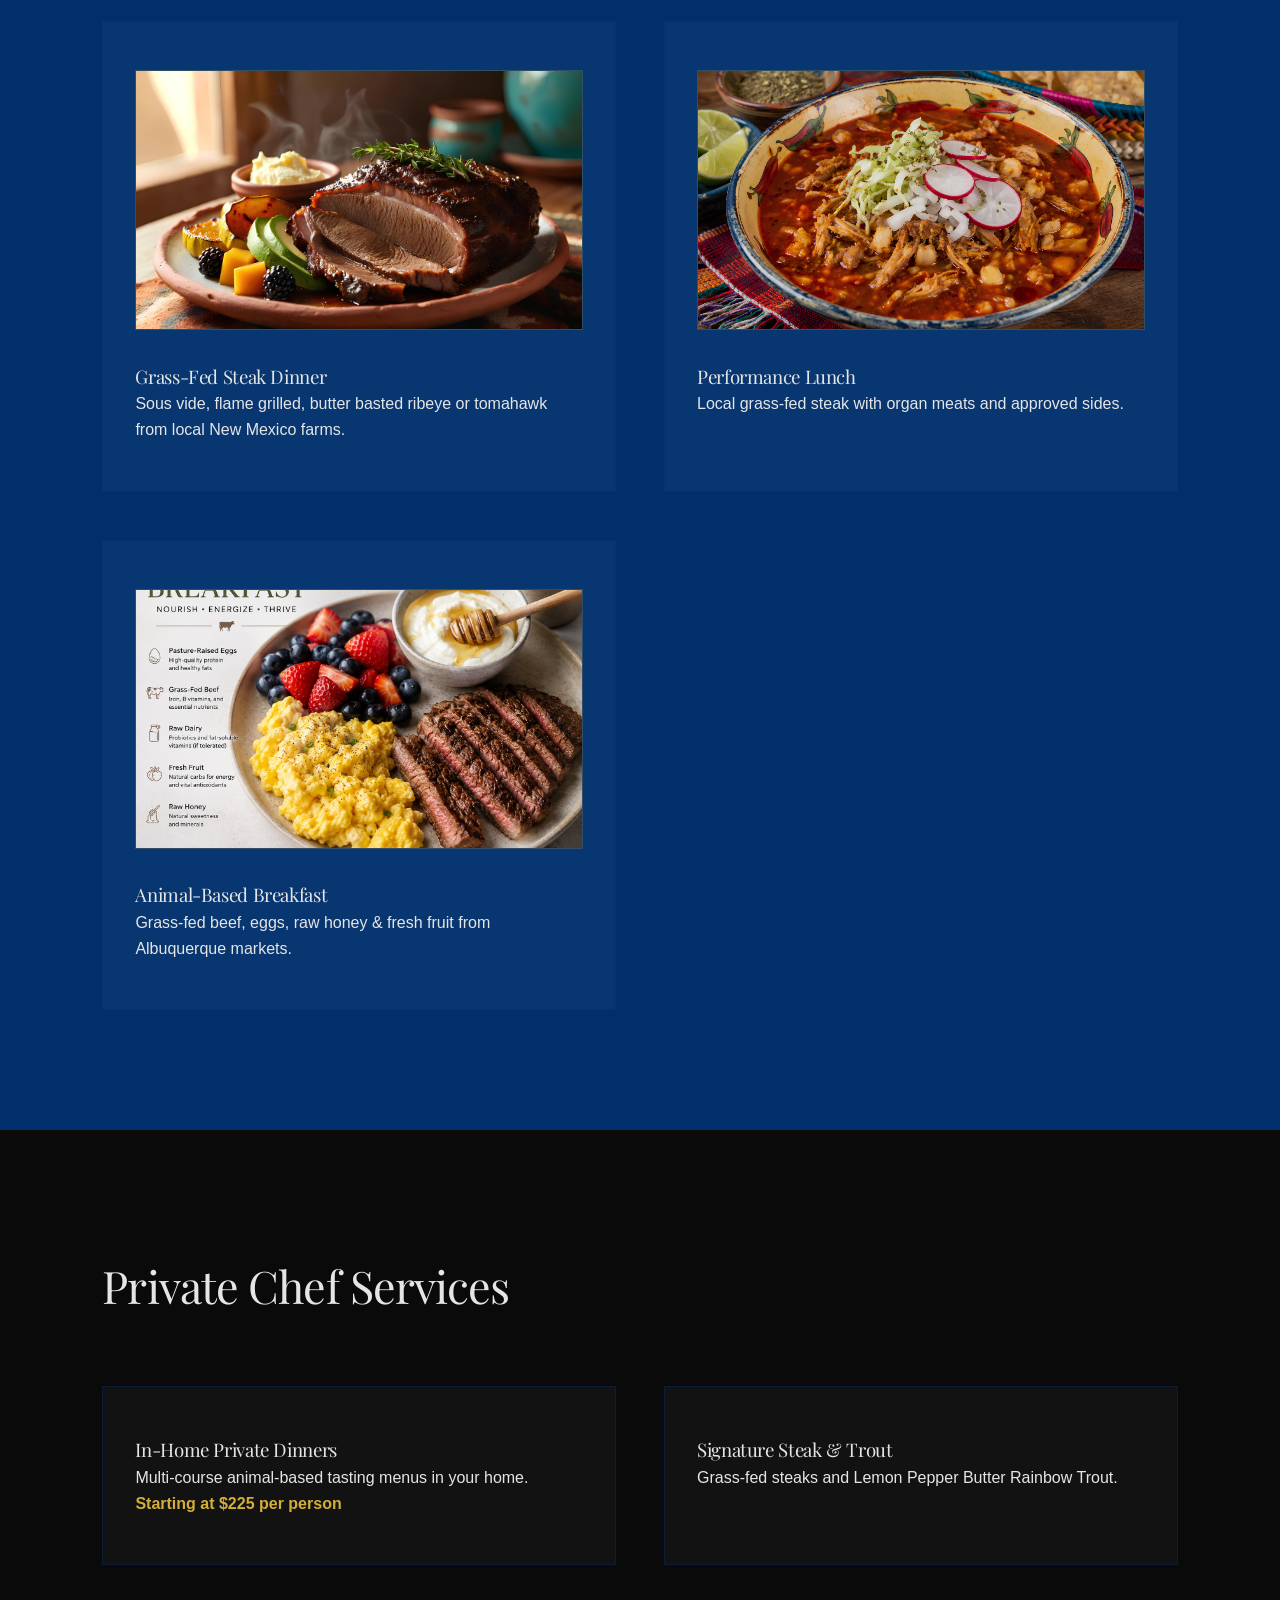
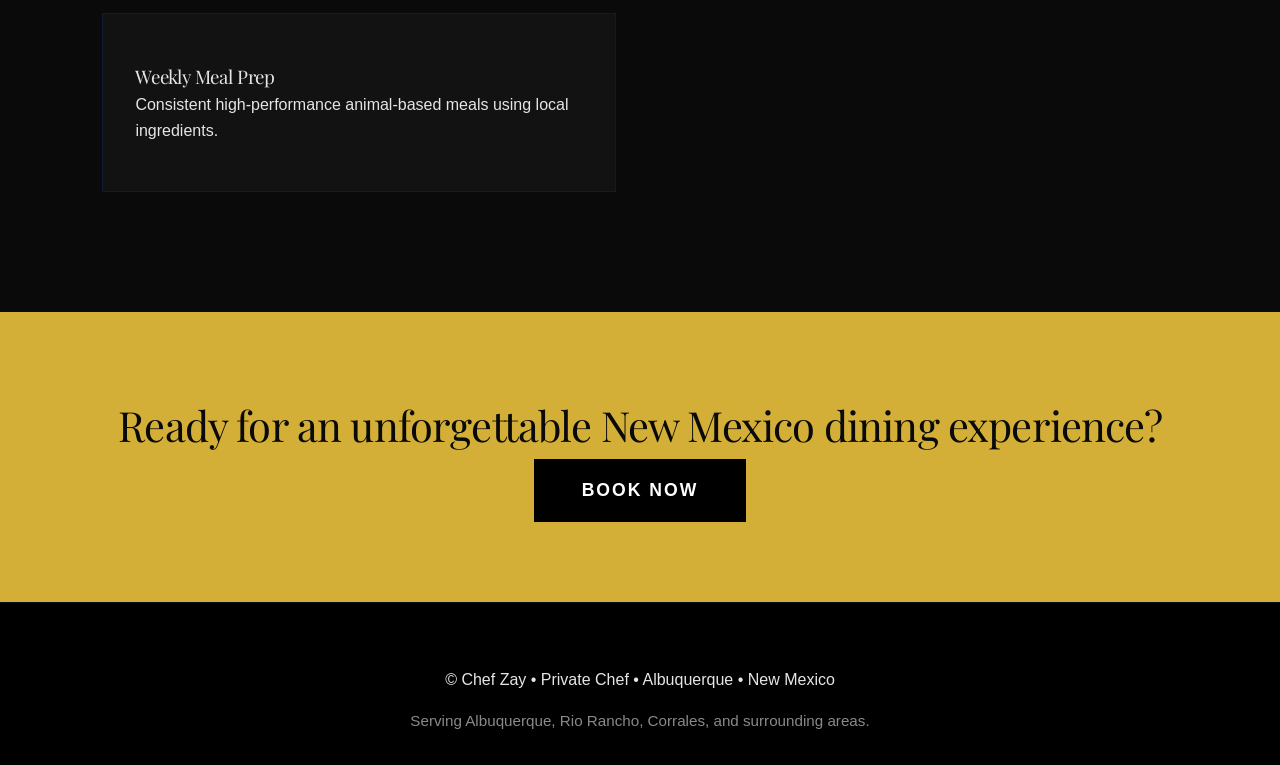
==== commit a5a35d0e: "Update index.html" ====
--- a/index.html
+++ b/index.html
@@ -26,7 +26,7 @@
         </div>
     </nav>
 
-    <!-- Hero - New Mexico Dinner Background -->
+    <!-- Hero -->
     <section class="hero" style="height: 100vh; background: linear-gradient(rgba(10,10,10,0.45), rgba(0,47,108,0.55)), url('New%20Mexico%20dinner%20ex1.PNG') center/cover no-repeat;">
         <div class="hero-content">
             <h1>Private Chef Experiences</h1>
@@ -52,12 +52,12 @@
         <div class="text-center"><h2>Signature Animal-Based Plates</h2></div>
         <div class="services-grid">
             <div class="service-card">
-                <img src="Animal%20Base%20Dinner%20ex.1.PNG" alt="Dinner" style="width:100%; height:260px; object-fit:cover; margin-bottom:1.5rem; border:1px solid rgba(212,175,55,0.2);">
+                <img src="Animal%20base%20New%20Mexico%20dinner.JPG" alt="Dinner" style="width:100%; height:260px; object-fit:cover; margin-bottom:1.5rem; border:1px solid rgba(212,175,55,0.2);">
                 <h3>Grass-Fed Steak Dinner</h3>
                 <p>Sous vide, flame grilled, butter basted ribeye or tomahawk from local New Mexico farms.</p>
             </div>
             <div class="service-card">
-                <img src="Animal%20Base%20Lunch%20ex.1.PNG" alt="Lunch" style="width:100%; height:260px; object-fit:cover; margin-bottom:1.5rem; border:1px solid rgba(212,175,55,0.2);">
+                <img src="New%20Mexico%20dinner%20ex2.PNG" alt="Lunch" style="width:100%; height:260px; object-fit:cover; margin-bottom:1.5rem; border:1px solid rgba(212,175,55,0.2);">
                 <h3>Performance Lunch</h3>
                 <p>Local grass-fed steak with organ meats and approved sides.</p>
             </div>
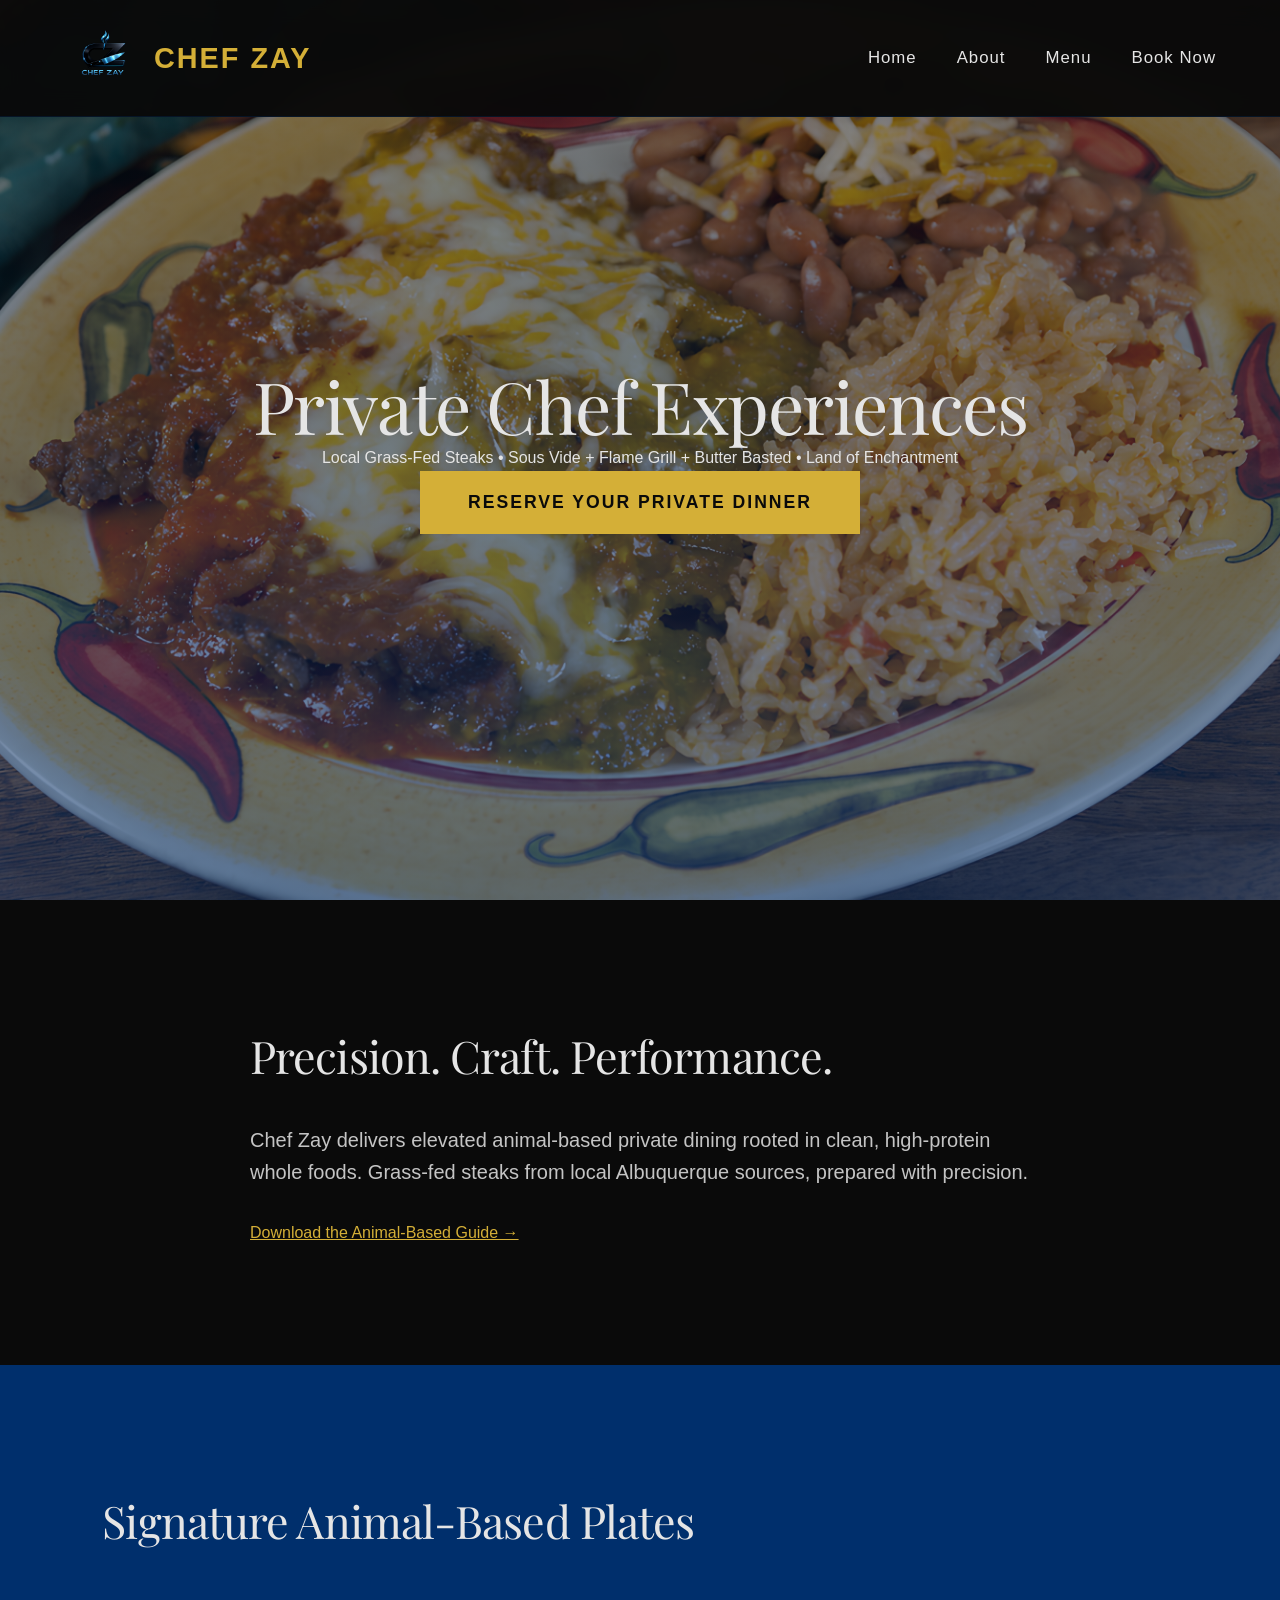
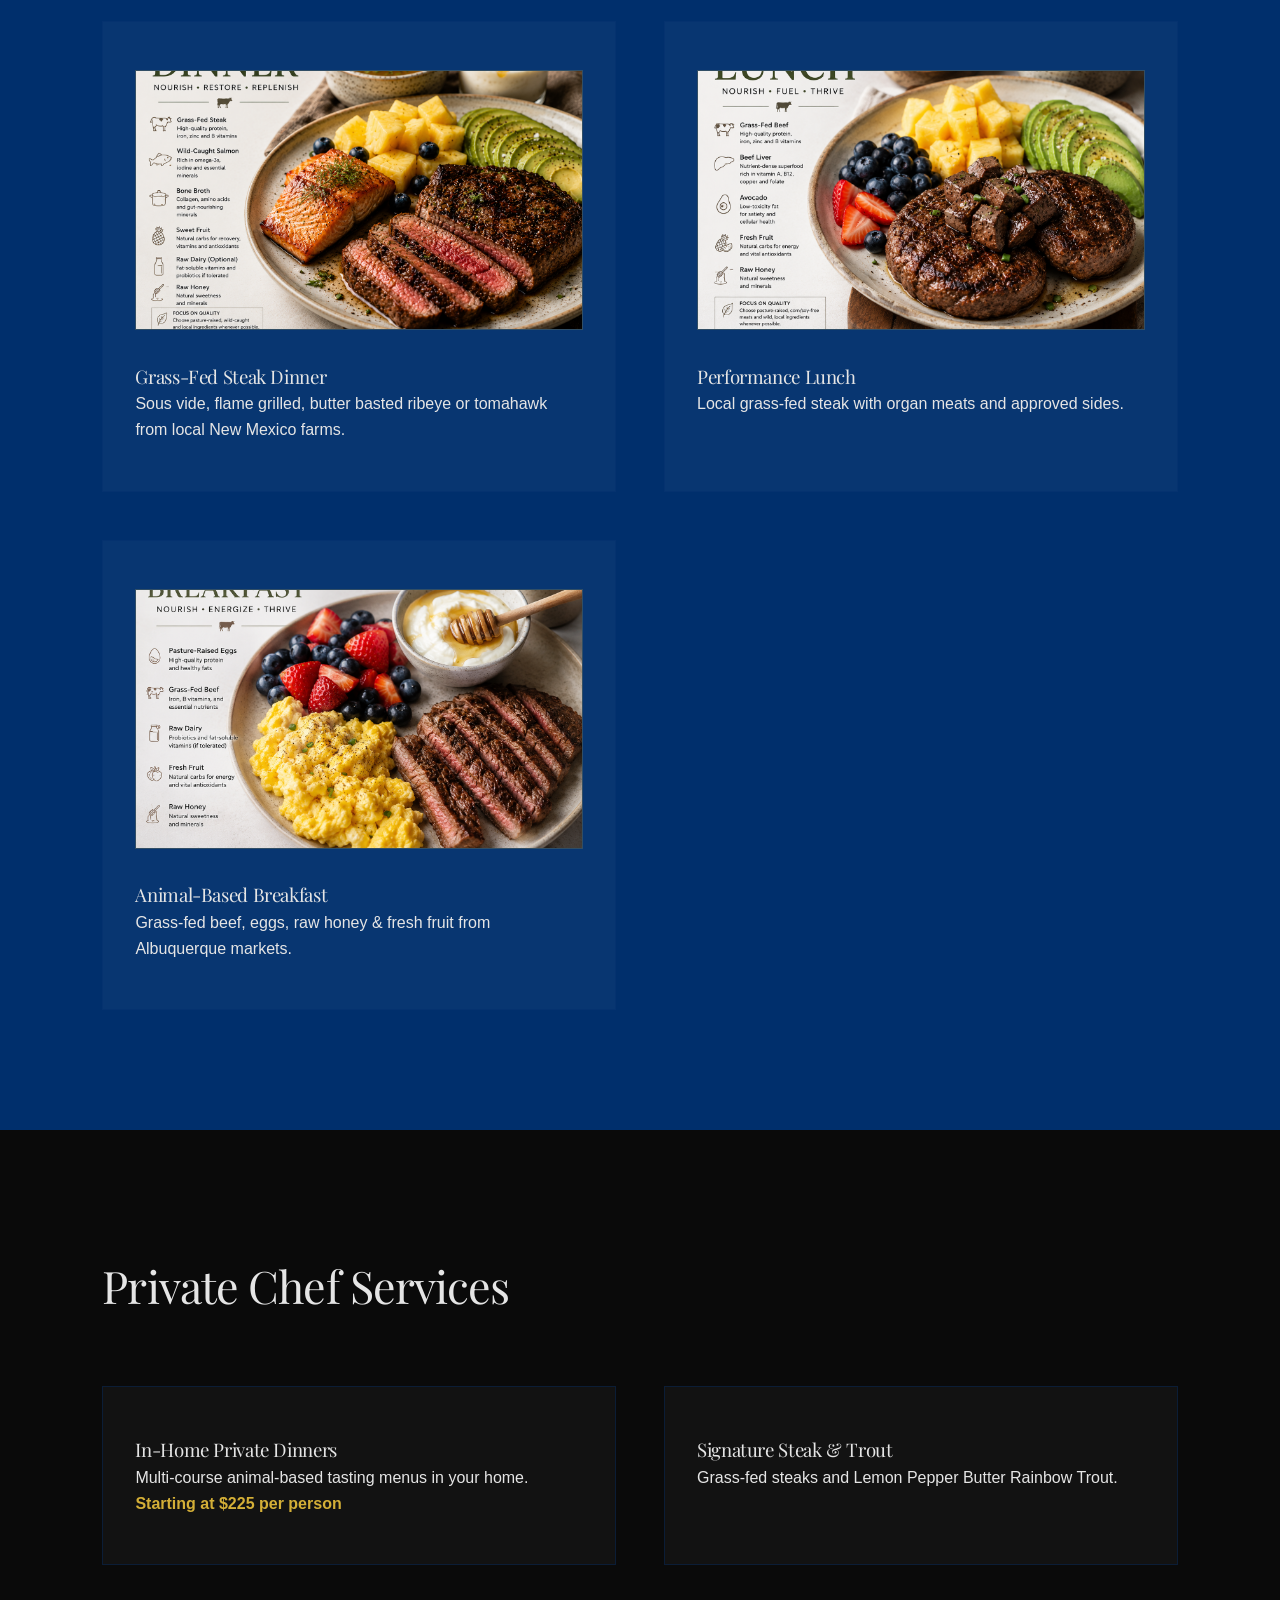
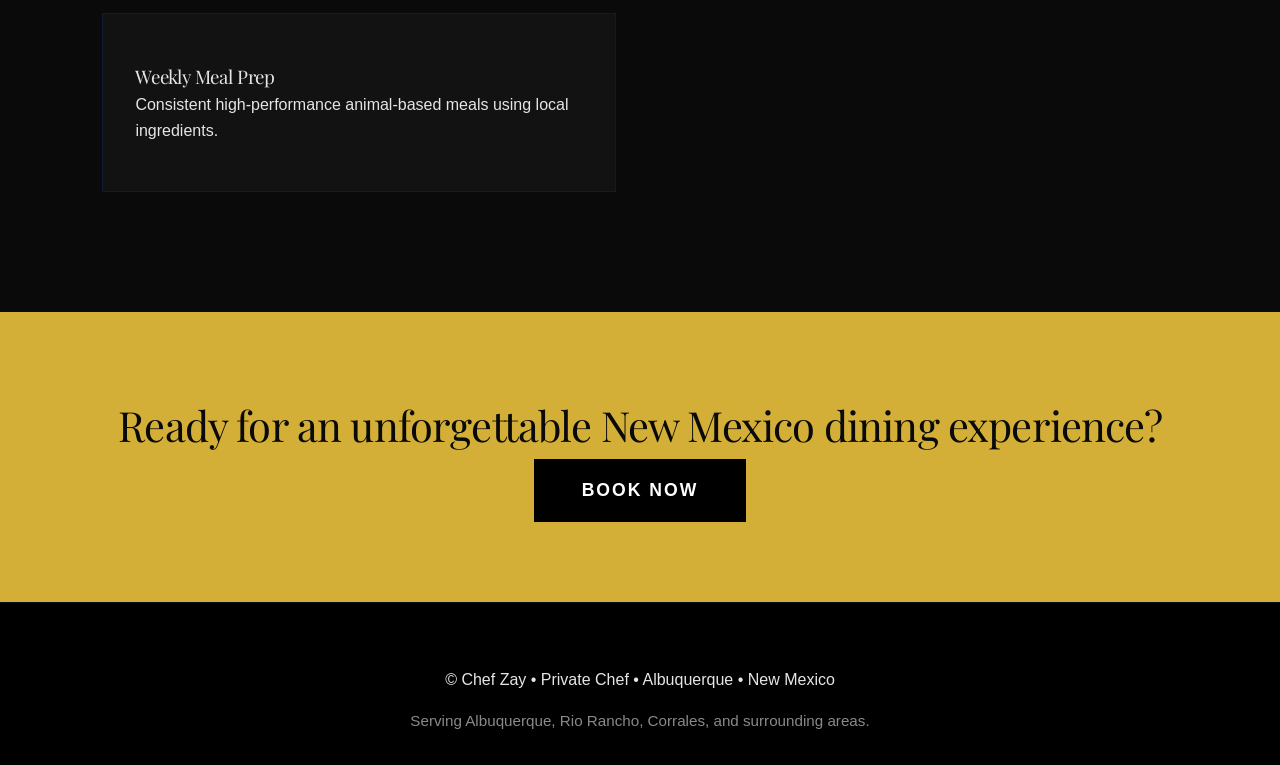
==== commit 6d4489fc: "Remove commented sections from index.html" ====
--- a/index.html
+++ b/index.html
@@ -12,7 +12,6 @@
 </head>
 <body>
 
-    <!-- Navbar -->
     <nav class="navbar">
         <div class="logo">
             <img src="Chefzaylogo.PNG" alt="Chef Zay Logo" style="height: 78px; width: auto;">
@@ -26,7 +25,6 @@
         </div>
     </nav>
 
-    <!-- Hero -->
     <section class="hero" style="height: 100vh; background: linear-gradient(rgba(10,10,10,0.45), rgba(0,47,108,0.55)), url('New%20Mexico%20dinner%20ex1.PNG') center/cover no-repeat;">
         <div class="hero-content">
             <h1>Private Chef Experiences</h1>
@@ -35,7 +33,6 @@
         </div>
     </section>
 
-    <!-- Philosophy -->
     <section class="section">
         <div class="text-center" style="max-width: 780px; margin: 0 auto;">
             <h2>Precision. Craft. Performance.</h2>
@@ -47,17 +44,16 @@
         </div>
     </section>
 
-    <!-- Signature Plates -->
     <section class="section section-dark">
         <div class="text-center"><h2>Signature Animal-Based Plates</h2></div>
         <div class="services-grid">
             <div class="service-card">
-                <img src="Animal%20base%20New%20Mexico%20dinner.JPG" alt="Dinner" style="width:100%; height:260px; object-fit:cover; margin-bottom:1.5rem; border:1px solid rgba(212,175,55,0.2);">
+                <img src="Animal%20Base%20Dinner%20ex.1.PNG" alt="Dinner" style="width:100%; height:260px; object-fit:cover; margin-bottom:1.5rem; border:1px solid rgba(212,175,55,0.2);">
                 <h3>Grass-Fed Steak Dinner</h3>
                 <p>Sous vide, flame grilled, butter basted ribeye or tomahawk from local New Mexico farms.</p>
             </div>
             <div class="service-card">
-                <img src="New%20Mexico%20dinner%20ex2.PNG" alt="Lunch" style="width:100%; height:260px; object-fit:cover; margin-bottom:1.5rem; border:1px solid rgba(212,175,55,0.2);">
+                <img src="Animal%20Base%20Lunch%20ex.1.PNG" alt="Lunch" style="width:100%; height:260px; object-fit:cover; margin-bottom:1.5rem; border:1px solid rgba(212,175,55,0.2);">
                 <h3>Performance Lunch</h3>
                 <p>Local grass-fed steak with organ meats and approved sides.</p>
             </div>
@@ -69,7 +65,6 @@
         </div>
     </section>
 
-    <!-- Services -->
     <section class="section">
         <div class="text-center"><h2>Private Chef Services</h2></div>
         <div class="services-grid">
@@ -89,19 +84,16 @@
         </div>
     </section>
 
-    <!-- CTA -->
     <section style="background:var(--gold); color:var(--vantablack); padding:5rem 8%; text-align:center;">
         <h2 style="font-size:2.6rem;">Ready for an unforgettable New Mexico dining experience?</h2>
         <a href="booking.html" class="cta-button" style="background:#000; color:white;">Book Now</a>
     </section>
 
-    <!-- Footer -->
     <footer>
         <p style="margin-bottom: 1rem;">© Chef Zay • Private Chef • Albuquerque • New Mexico</p>
         <p style="opacity: 0.6; font-size: 0.95rem;">Serving Albuquerque, Rio Rancho, Corrales, and surrounding areas.</p>
     </footer>
 
-    <!-- Mobile Menu Script -->
     <script>
         const hamburger = document.createElement('div');
         hamburger.className = 'hamburger';
